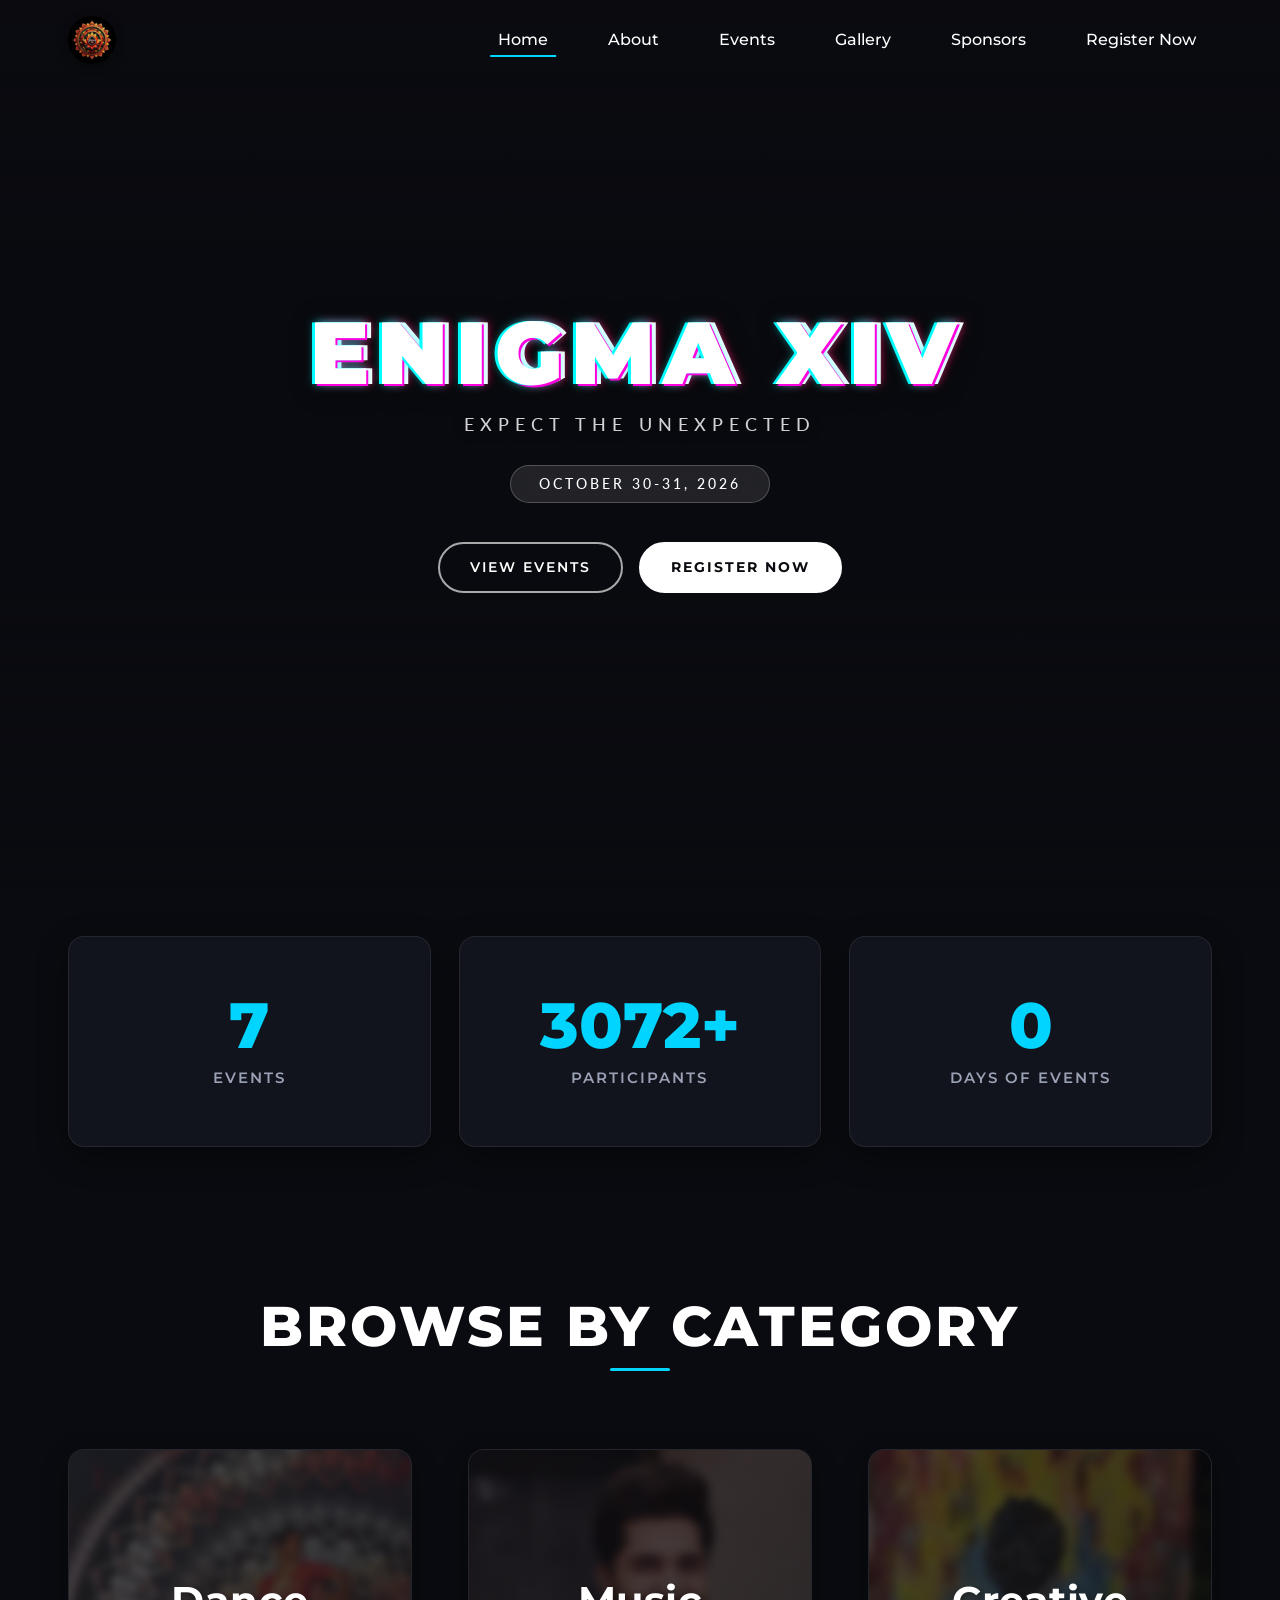
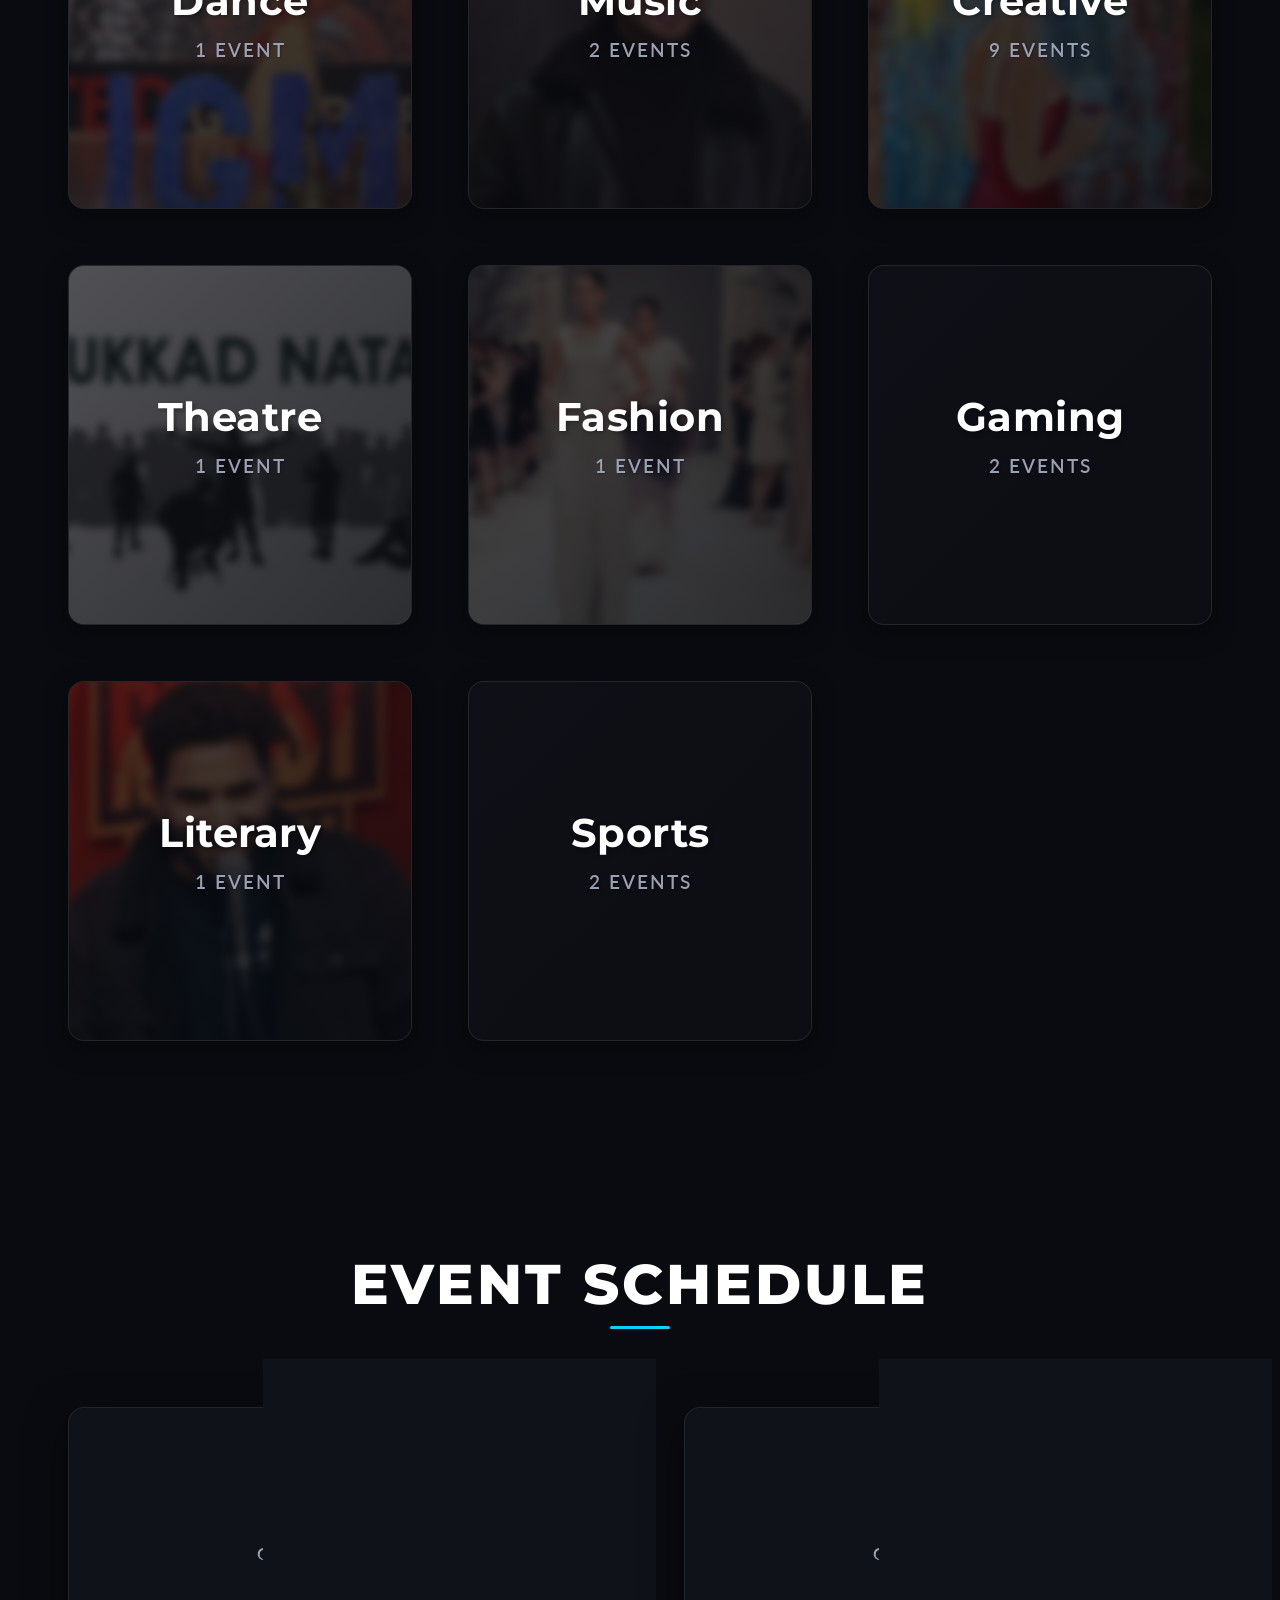
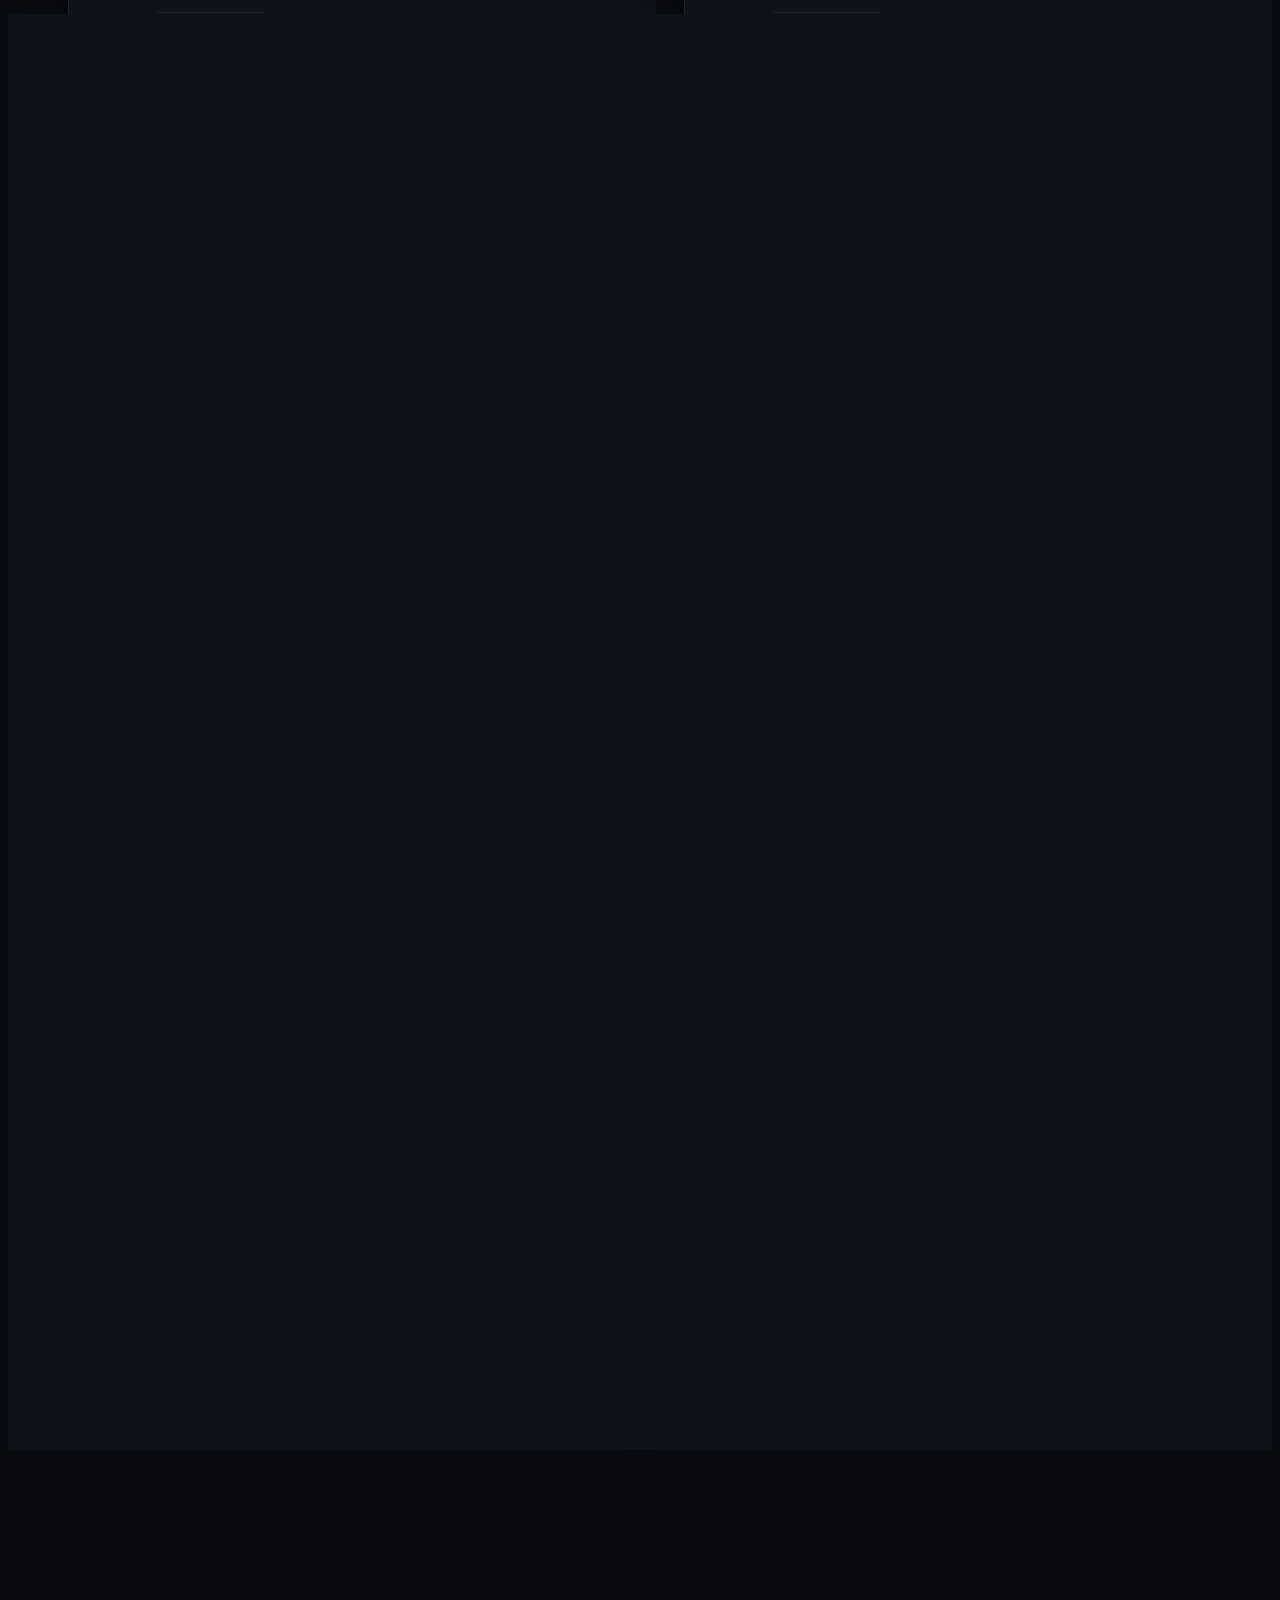
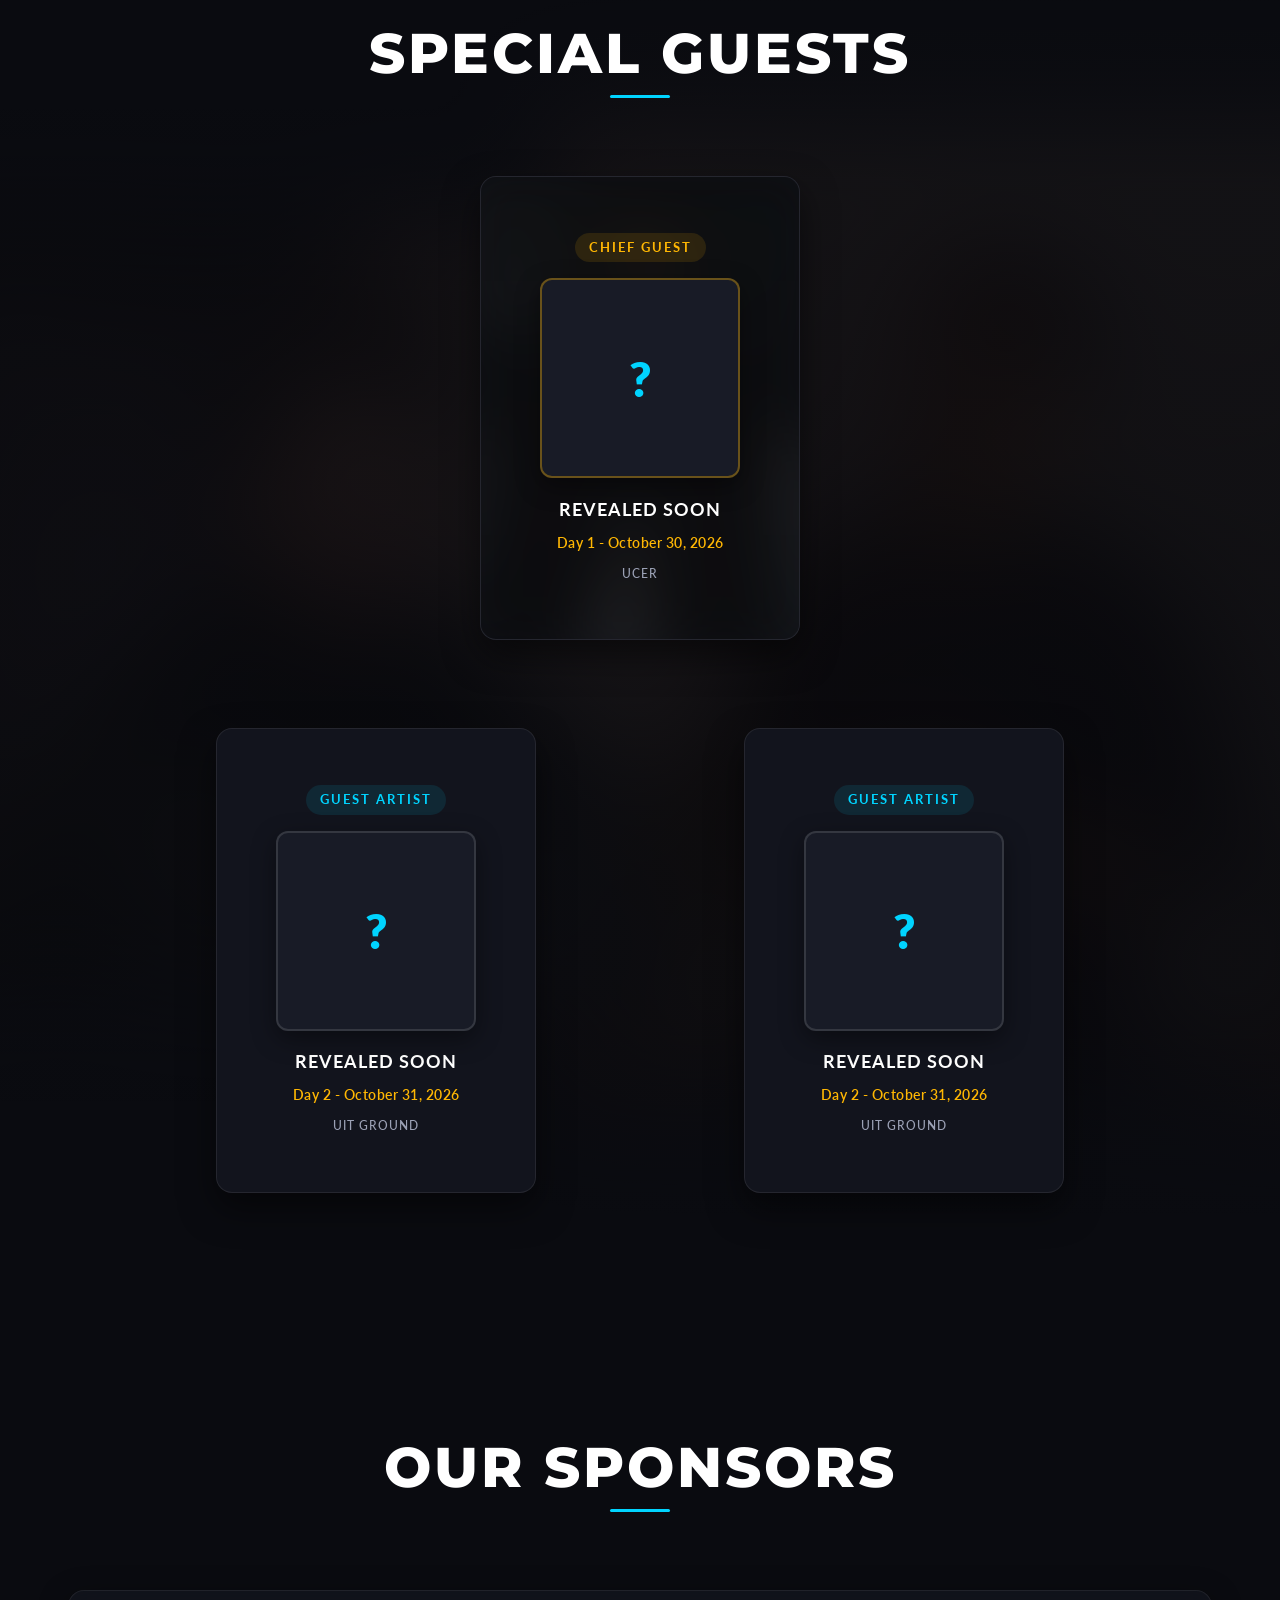
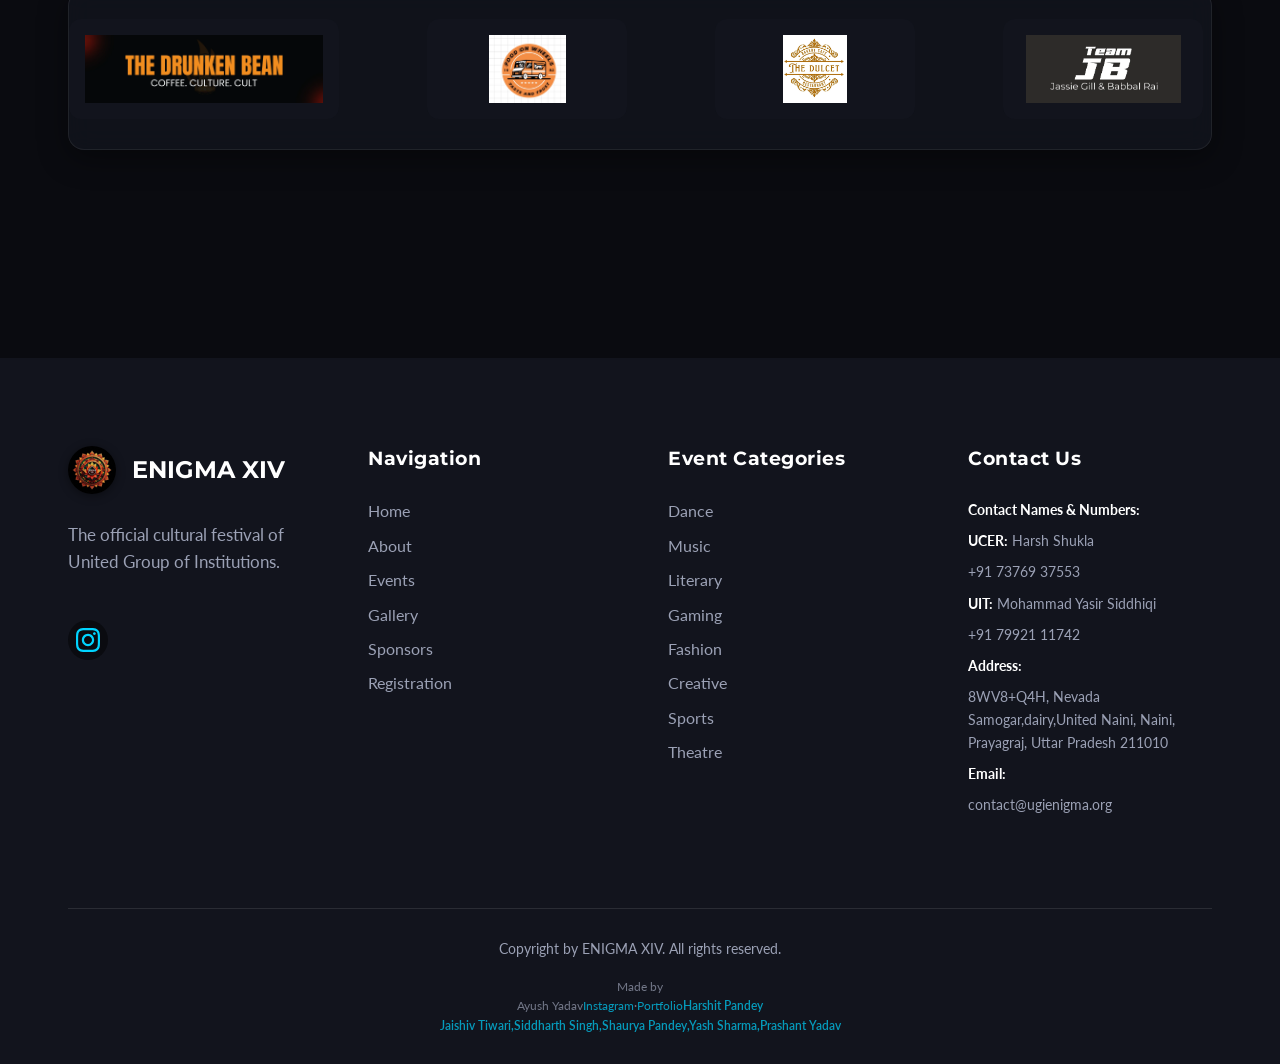
==== index.html @ 2e2770b8 "init" ====
<!DOCTYPE html>
<html lang="en">
<head>
    <meta charset="UTF-8">
    <meta name="viewport" content="width=device-width, initial-scale=1.0, maximum-scale=5.0, user-scalable=yes">
    <meta name="theme-color" content="#0A0A0A">
    <title>ENIGMA – The Pulse of UGI</title>
    <meta name="description" content="ENIGMA XIV – The annual cultural and technical fest of United Group of Institutions, Prayagraj. Explore events, competitions, schedules, registrations and more.">
    <meta name="google-site-verification" content="eNc9gKW7hH4yaARKzOpIM-MenwVn4GtnxFyjIOzrKEY" />
    <!-- Favicon -->
    <link rel="icon" type="image/jpeg" href="assets/logo.jpg">
    <link rel="shortcut icon" type="image/jpeg" href="assets/logo.jpg">
    <link rel="apple-touch-icon" href="assets/logo.jpg">
    
    <!-- Resource Hints for Performance -->
    <link rel="preconnect" href="https://fonts.googleapis.com">
    <link rel="preconnect" href="https://fonts.gstatic.com" crossorigin>
    <link rel="dns-prefetch" href="https://fonts.googleapis.com">
    <link rel="dns-prefetch" href="https://fonts.gstatic.com">
    <link rel="dns-prefetch" href="https://images.unsplash.com">
    
    <!-- Fonts with optimized loading -->
    <link href="https://fonts.googleapis.com/css2?family=Montserrat:wght@400;500;600;700;800&family=Lato:wght@300;400;700&display=swap" rel="stylesheet" media="print" onload="this.media='all'">
    <noscript><link href="https://fonts.googleapis.com/css2?family=Montserrat:wght@400;500;600;700;800&family=Lato:wght@300;400;700&display=swap" rel="stylesheet"></noscript>
    <!-- Fallback for fonts if onload fails -->
    <script>
        // Fallback font loading for mobile browsers
        (function() {
            var fontLink = document.querySelector('link[href*="fonts.googleapis.com"]');
            if (fontLink && fontLink.media === 'print') {
                setTimeout(function() {
                    if (fontLink.media === 'print') {
                        fontLink.media = 'all';
                    }
                }, 100);
            }
        })();
    </script>
    
    <!-- Critical CSS - Inline for faster rendering -->
    <style>
        /* Critical above-the-fold styles */
        body{background:#0A0A0A;color:#fff;font-family:'Lato',sans-serif;margin:0;padding:0}
        .header{position:fixed;top:0;left:0;width:100%;z-index:300;transition:transform .3s ease}
        /* Mobile hero video - no background image */
        @media (max-width:768px){
            .hero-video{display:block;width:100%;height:100%;object-fit:cover}
        }
    </style>
    
    <!-- Stylesheets -->
    <link rel="stylesheet" href="css/global.css?v=3" media="all">
    <link rel="stylesheet" href="css/header.css?v=3" media="all">
    <link rel="stylesheet" href="css/footer.css?v=3" media="all">
    <link rel="stylesheet" href="css/home.css?v=3" media="all">
    <link rel="stylesheet" href="css/animations.css?v=3" media="all">
</head>
<body>

    <!-- Header -->
    <header class="header" id="header">
        <div class="header-container">
            <a href="index.html" class="header-logo" aria-label="Go to Home Page">
                <img src="assets/logo.jpg" alt="ENIGMA XIV Logo" class="enigma-logo-img" width="50" height="50" loading="eager" fetchpriority="high" decoding="async">
            </a>
            <nav>
                <ul class="nav-menu">
                    <li><a href="index.html" class="active">Home</a></li>
                    <li><a href="about.html">About</a></li>
                    <li><a href="events.html">Events</a></li>
                    <li><a href="gallery.html">Gallery</a></li>
                    <li><a href="sponsors.html">Sponsors</a></li>
                    <li><a href="registration.html">Register Now</a></li>
                </ul>
            </nav>
            <button class="menu-toggle" id="menuToggle" aria-label="Toggle menu">
                <span></span>
                <span></span>
                <span></span>
            </button>
        </div>
        
        <!-- Mobile Menu Overlay -->
        <div class="mobile-menu-overlay" id="mobileMenu">
            <button class="mobile-menu-close" id="closeMenu" aria-label="Close menu">&times;</button>
            <ul class="mobile-menu">
                <li><a href="index.html">Home</a></li>
                <li><a href="about.html">About</a></li>
                <li><a href="events.html">Events</a></li>
                <li><a href="gallery.html">Gallery</a></li>
                <li><a href="sponsors.html">Sponsors</a></li>
                <li><a href="registration.html">Register Now</a></li>
            </ul>
        </div>
    </header>

    <!-- Main Content -->
    <main id="main-content">
        <!-- Hero Section -->
        <section class="hero-section" id="hero">
            <div class="hero-background">
                <video class="hero-video" autoplay loop muted playsinline webkit-playsinline preload="auto">
                    <source src="assets/home screen video.mp4" type="video/mp4">
                </video>
                <div class="hero-overlay"></div>
            </div>
            <div class="hero-content fade-in">
                <h1 class="hero-title" data-text="ENIGMA XIV">ENIGMA XIV</h1>
                <p class="hero-tagline">Expect the Unexpected</p>
                <p class="hero-dates">October 30-31, 2026</p>
                <div class="hero-buttons">
                    <a href="events.html" class="btn btn-outline">View Events</a>
                    <a href="registration.html" class="btn btn-primary">Register Now</a>
                </div>
            </div>
        </section>

        <!-- Statistics Section -->
        <section class="stats-section section">
            <div class="container">
                <div class="stats-grid">
                    <div class="stat-item fade-in">
                        <div class="stat-number" data-target="19">0</div>
                        <div class="stat-label">Events</div>
                    </div>
                    <div class="stat-item fade-in">
                        <div class="stat-number" data-target="8000">0</div>
                        <div class="stat-label">Participants</div>
                    </div>
                    <div class="stat-item fade-in">
                        <div class="stat-number" data-target="2">0</div>
                        <div class="stat-label">Days of Events</div>
                    </div>
                </div>
            </div>
        </section>

        <!-- Event Categories Section -->
        <section class="categories-section section">
            <div class="container">
                <h2 class="section-title fade-in">BROWSE BY CATEGORY</h2>
                <div class="categories-grid">
                    <a href="events.html?category=dance" class="category-card fade-in">
                        <div class="category-image"></div>
                        <div class="category-overlay"></div>
                        <div class="category-content">
                            <h3>Dance</h3>
                            <p class="category-count">1 EVENT</p>
                        </div>
                    </a>
                    <a href="events.html?category=music" class="category-card fade-in">
                        <div class="category-image"></div>
                        <div class="category-overlay"></div>
                        <div class="category-content">
                            <h3>Music</h3>
                            <p class="category-count">2 EVENTS</p>
                        </div>
                    </a>
                    <a href="events.html?category=creative" class="category-card fade-in">
                        <div class="category-image"></div>
                        <div class="category-overlay"></div>
                        <div class="category-content">
                            <h3>Creative</h3>
                            <p class="category-count">9 EVENTS</p>
                        </div>
                    </a>
                    <a href="events.html?category=theatre" class="category-card fade-in">
                        <div class="category-image"></div>
                        <div class="category-overlay"></div>
                        <div class="category-content">
                            <h3>Theatre</h3>
                            <p class="category-count">1 EVENT</p>
                        </div>
                    </a>
                    <a href="events.html?category=fashion" class="category-card fade-in">
                        <div class="category-image"></div>
                        <div class="category-overlay"></div>
                        <div class="category-content">
                            <h3>Fashion</h3>
                            <p class="category-count">1 EVENT</p>
                        </div>
                    </a>
                    <a href="events.html?category=gaming" class="category-card fade-in">
                        <div class="category-image"></div>
                        <div class="category-overlay"></div>
                        <div class="category-content">
                            <h3>Gaming</h3>
                            <p class="category-count">2 EVENTS</p>
                        </div>
                    </a>
                    <a href="events.html?category=literary" class="category-card fade-in">
                        <div class="category-image"></div>
                        <div class="category-overlay"></div>
                        <div class="category-content">
                            <h3>Literary</h3>
                            <p class="category-count">1 EVENT</p>
                        </div>
                    </a>
                    <a href="events.html?category=sports" class="category-card fade-in">
                        <div class="category-image"></div>
                        <div class="category-overlay"></div>
                        <div class="category-content">
                            <h3>Sports</h3>
                            <p class="category-count">2 EVENTS</p>
                        </div>
                    </a>
                </div>
            </div>
        </section>

        <!-- Schedule Section -->
        <section class="schedule-section section">
            <div class="container">
                <h2 class="section-title fade-in">EVENT SCHEDULE</h2>
                <div class="schedule-container">
                    <!-- Day 1 -->
                    <div class="schedule-day fade-in">
                        <div class="day-header">
                            <h3>Day 1</h3>
                            <p class="day-date">October 30, 2026</p>
                        </div>
                        <div class="day-events" id="day1Events">
                            <div class="schedule-event">
                                <span class="event-name">Open Mic</span>
                                <span class="event-venue">Audi, UCER</span>
                            </div>
                            <!-- <div class="schedule-event">
                                <span class="event-name">KBC Quiz</span>
                                <span class="event-venue">New CRC Conference Hall, UCER</span>
                            </div> -->
                            <div class="schedule-event">
                                <span class="event-name">Robo War</span>
                                <span class="event-venue">Activity Center, UCER</span>
                            </div>
                            <div class="schedule-event">
                                <span class="event-name">Nukkad Natak (Dramatics)</span>
                                <span class="event-venue">Open Theatre, UIT</span>
                            </div>
                            <div class="schedule-event">
                                <span class="event-name">Chessmate</span>
                                <span class="event-venue">Central Library, UCER</span>
                            </div>
                            <div class="schedule-event">
                                <span class="event-name">Face Painting</span>
                                <span class="event-venue">UIM</span>
                            </div>
                            <div class="schedule-event">
                                <span class="event-name">Canvas Painting</span>
                                <span class="event-venue">UIM</span>
                            </div>
                            <!--<div class="schedule-event">
                                <span class="event-name">Bug Brawl</span>
                                <span class="event-venue">Central Library Lab, First Floor, UCER</span>
                            </div>-->
                            <div class="schedule-event">
                                <span class="event-name">Fashion Show</span>
                                <span class="event-venue">Audi, UIT</span>
                            </div>
                            <div class="schedule-event">
                                <span class="event-name">Solo Dance</span>
                                <span class="event-venue">Audi, UIT</span>
                            </div>
                            <div class="schedule-event">
                                <span class="event-name">Solo Singing</span>
                                <span class="event-venue">Audi, UCER</span>
                            </div>
                            <div class="schedule-event">
                                <span class="event-name">Roadies</span>
                                <span class="event-venue">Ground, UIT</span>
                            </div>
                            <!-- <div class="schedule-event">
                                <span class="event-name">Powerlifting</span>
                                <span class="event-venue">Ground, UIT</span>
                            </div> -->
                            <div class="schedule-event">
                                <span class="event-name">Mehndi Art</span>
                                <span class="event-venue">Conference Hall, UIP</span>
                            </div>
                            <div class="schedule-event">
                                <span class="event-name">Rangoli</span>
                                <span class="event-venue">Conference Hall, UIP</span>
                            </div>
                            <!-- <div class="schedule-event">
                                <span class="event-name">Mandala Art</span>
                                <span class="event-venue">3rd Floor, UCP</span>
                            </div> -->
                            <!-- <div class="schedule-event">
                                <span class="event-name">Shark Tank</span>
                                <span class="event-venue">Induction Hall, UCP</span>
                            </div> -->
                            <!--<div class="schedule-event">
                                <span class="event-name">Framefest (Start)</span>
                                <span class="event-venue">UGI</span>
                            </div>-->
                            <div class="schedule-event">
                                <span class="event-name">Treasure Hunt</span>
                                <span class="event-venue">UGI</span>
                            </div>
                            <div class="schedule-event">
                                <span class="event-name">Web Dev</span>
                                <span class="event-venue">UIT</span>
                            </div>
                            <div class="schedule-event">
                                <span class="event-name">No Fire Cooking</span>
                                <span class="event-venue">FUGS</span>
                            </div>
                            <div class="schedule-event">
                                <span class="event-name">Instrumental</span>
                                <span class="event-venue">Audi, UIT</span>
                            </div>
                            <div class="schedule-event">
                                <span class="event-name">Bug Brawl</span>
                                <span class="event-venue">Central Library Lab, First Floor, UCER</span>
                            </div>
                             <div class="schedule-event">
                                <span class="event-name">Gamers Arena</span>
                                <span class="event-venue">Online</span>
                            </div>
                        </div>
                    </div>

                    <!-- Day 2 -->
                    <div class="schedule-day fade-in">
                        <div class="day-header">
                            <h3>Day 2</h3>
                            <p class="day-date">October 31, 2026</p>
                        </div>
                        <div class="day-events" id="day2Events">
                            <div class="schedule-event">
                                <span class="event-name">Finale Solo Dance</span>
                                <span class="event-venue">Audi, UIT</span>
                            </div>
                            <div class="schedule-event">
                                <span class="event-name">Finale Group Dance</span>
                                <span class="event-venue">Open Theater, UIT</span>
                            </div>
                            <div class="schedule-event">
                                <span class="event-name">Finale Solo Singing</span>
                                <span class="event-venue">Open Theater, UIT</span>
                            </div>
                            <div class="schedule-event">
                                <span class="event-name">Finale Group Singing</span>
                                <span class="event-venue">Open Theater, UIT</span>
                            </div>
                            <!--<div class="schedule-event">
                                <span class="event-name">Framefest (End)</span>
                                <span class="event-venue">UGI</span>
                            </div>-->
                            <!-- <div class="schedule-event">
                                <span class="event-name">Powerlifting</span>
                                <span class="event-venue">Ground, UIT</span>
                            </div> -->
                            <!--<div class="schedule-event">
                                <span class="event-name">Roadies (Part 2)</span>
                                <span class="event-venue">Ground, UIT</span>
                            </div>-->
                            <div class="schedule-event schedule-event-concert">
                                <span class="event-name">Grand Concert</span>
                                <span class="event-venue">UIT Ground</span>
                            </div>
                        </div>
                    </div>
                </div>
            </div>
        </section>

        <!-- Special Guests Section -->
        <section class="guests-section section">
            <div class="container">
                <h2 class="section-title fade-in">SPECIAL GUESTS</h2>
                
                <!-- Chief Guest - Day 1 -->
                <div class="guest-day-container fade-in">
                    <div class="guests-grid">
                        <div class="guest-card guest-chief">
                            <div class="guest-label">Chief Guest</div>
                            <div class="guest-image">
                                <div class="guest-placeholder" style="display: flex; align-items: center; justify-content: center; width: 100%; height: 100%; font-size: 3rem; color: var(--color-primary);">?</div>
                            </div>
                            <div class="guest-name">Revealed Soon</div>
                            <div class="guest-date">Day 1 - October 30, 2026</div>
                            <div class="guest-venue-small">UCER</div>
                        </div>
                    </div>
                </div>

                <!-- Artists / Celebrities - Day 2 -->
                <div class="guest-day-container fade-in">
                    <div class="guests-grid">
                        <div class="guest-card guest-singer">
                            <div class="guest-label">Guest Artist</div>
                            <div class="guest-image">
                                <div class="guest-placeholder" style="display: flex; align-items: center; justify-content: center; width: 100%; height: 100%; font-size: 3rem; color: var(--color-primary);">?</div>
                            </div>
                            <div class="guest-name">Revealed Soon</div>
                            <div class="guest-date">Day 2 - October 31, 2026</div>
                            <div class="guest-venue-small">UIT Ground</div>
                        </div>
                        <div class="guest-card guest-singer">
                            <div class="guest-label">Guest Artist</div>
                            <div class="guest-image">
                                <div class="guest-placeholder" style="display: flex; align-items: center; justify-content: center; width: 100%; height: 100%; font-size: 3rem; color: var(--color-primary);">?</div>
                            </div>
                            <div class="guest-name">Revealed Soon</div>
                            <div class="guest-date">Day 2 - October 31, 2026</div>
                            <div class="guest-venue-small">UIT Ground</div>
                        </div>
                    </div>
                </div>
            </div>
        </section>

        <!-- Sponsors Marquee Section -->
        <section class="sponsors-section section">
            <div class="container">
                <h2 class="section-title fade-in">Our Sponsors</h2>
                <div class="sponsors-marquee">
                    <div class="sponsors-track">
                        <!-- All 12 Sponsor logos -->
                        <div class="sponsor-logo">
                            <img src="assets/sponseer/1000047033.webp" alt="Sponsor Logo" loading="lazy">
                        </div>
                        <div class="sponsor-logo">
                            <img src="assets/sponseer/1000047035.webp" alt="Sponsor Logo" loading="lazy">
                        </div>
                        <div class="sponsor-logo">
                            <img src="assets/sponseer/1000078763.webp" alt="Sponsor Logo" loading="lazy">
                        </div>
                        <div class="sponsor-logo">
                            <img src="assets/sponseer/1000078770.webp" alt="Sponsor Logo" loading="lazy">
                        </div>
                        <div class="sponsor-logo">
                            <img src="assets/sponseer/1000078773.webp" alt="Sponsor Logo" loading="lazy">
                        </div>
                        <div class="sponsor-logo">
                            <img src="assets/sponseer/1000078781.webp" alt="Sponsor Logo" loading="lazy">
                        </div>
                        <div class="sponsor-logo">
                            <img src="assets/sponseer/1000078783.webp" alt="Sponsor Logo" loading="lazy">
                        </div>
                        <div class="sponsor-logo">
                            <img src="assets/sponseer/1000078785.webp" alt="Sponsor Logo" loading="lazy">
                        </div>
                        <div class="sponsor-logo">
                            <img src="assets/sponseer/1000080586.webp" alt="Sponsor Logo" loading="lazy">
                        </div>
                        <div class="sponsor-logo">
                            <img src="assets/sponseer/1000080589.webp" alt="Sponsor Logo" loading="lazy">
                        </div>
                        <div class="sponsor-logo">
                            <img src="assets/sponseer/1000081649.webp" alt="Sponsor Logo" loading="lazy">
                        </div>
                        <div class="sponsor-logo">
                            <img src="assets/sponseer/1000081650.webp" alt="Sponsor Logo" loading="lazy">
                        </div>
                        <!-- Duplicate for seamless loop -->
                        <div class="sponsor-logo">
                            <img src="assets/sponseer/1000047033.webp" alt="Sponsor Logo" loading="lazy">
                        </div>
                        <div class="sponsor-logo">
                            <img src="assets/sponseer/1000047035.webp" alt="Sponsor Logo" loading="lazy">
                        </div>
                        <div class="sponsor-logo">
                            <img src="assets/sponseer/1000078763.webp" alt="Sponsor Logo" loading="lazy">
                        </div>
                        <div class="sponsor-logo">
                            <img src="assets/sponseer/1000078770.webp" alt="Sponsor Logo" loading="lazy">
                        </div>
                        <div class="sponsor-logo">
                            <img src="assets/sponseer/1000078773.webp" alt="Sponsor Logo" loading="lazy">
                        </div>
                        <div class="sponsor-logo">
                            <img src="assets/sponseer/1000078781.webp" alt="Sponsor Logo" loading="lazy">
                        </div>
                        <div class="sponsor-logo">
                            <img src="assets/sponseer/1000078783.webp" alt="Sponsor Logo" loading="lazy">
                        </div>
                        <div class="sponsor-logo">
                            <img src="assets/sponseer/1000078785.webp" alt="Sponsor Logo" loading="lazy">
                        </div>
                        <div class="sponsor-logo">
                            <img src="assets/sponseer/1000080586.webp" alt="Sponsor Logo" loading="lazy">
                        </div>
                        <div class="sponsor-logo">
                            <img src="assets/sponseer/1000080589.webp" alt="Sponsor Logo" loading="lazy">
                        </div>
                        <div class="sponsor-logo">
                            <img src="assets/sponseer/1000081649.webp" alt="Sponsor Logo" loading="lazy">
                        </div>
                        <div class="sponsor-logo">
                            <img src="assets/sponseer/1000081650.webp" alt="Sponsor Logo" loading="lazy">
                        </div>
                    </div>
                </div>
            </div>
        </section>
    </main>

    <!-- Footer -->
    <footer class="footer">
        <div class="footer-container">
            <div class="footer-grid">
                <!-- Column 1: Logo & Description -->
                <div class="footer-column">
                    <div class="footer-logo">
                        <img src="assets/logo.jpg" alt="ENIGMA XIV Logo" class="enigma-logo-img" width="50" height="50" loading="eager" fetchpriority="high" decoding="async">
                        <span>ENIGMA XIV</span>
                    </div>
                    <p>The official cultural festival of United Group of Institutions.</p>
                    <div class="social-icons">
                        <a href="https://www.instagram.com/enigmafest_2026?stkn=YTR5cmZ4eHR3dWl0" target="_blank" rel="noopener noreferrer" aria-label="Instagram">
                            <svg width="24" height="24" viewBox="0 0 24 24" fill="none" xmlns="http://www.w3.org/2000/svg">
                                <path d="M12 2.163c3.204 0 3.584.012 4.85.07 3.252.148 4.771 1.691 4.919 4.919.058 1.265.069 1.645.069 4.849 0 3.205-.012 3.584-.069 4.849-.149 3.225-1.664 4.771-4.919 4.919-1.266.058-1.644.07-4.85.07-3.204 0-3.584-.012-4.849-.07-3.26-.149-4.771-1.699-4.919-4.92-.058-1.265-.07-1.644-.07-4.849 0-3.204.013-3.583.07-4.849.149-3.227 1.664-4.771 4.919-4.919 1.266-.057 1.645-.069 4.849-.069zm0-2.163c-3.259 0-3.667.014-4.947.072-4.358.2-6.78 2.618-6.98 6.98-.059 1.281-.073 1.689-.073 4.948 0 3.259.014 3.668.072 4.948.2 4.358 2.618 6.78 6.98 6.98 1.281.058 1.689.072 4.948.072 3.259 0 3.668-.014 4.948-.072 4.354-.2 6.782-2.618 6.979-6.98.059-1.28.073-1.689.073-4.948 0-3.259-.014-3.667-.072-4.947-.196-4.354-2.617-6.78-6.979-6.98-1.281-.059-1.69-.073-4.949-.073zm0 5.838c-3.403 0-6.162 2.759-6.162 6.162s2.759 6.163 6.162 6.163 6.162-2.759 6.162-6.163c0-3.403-2.759-6.162-6.162-6.162zm0 10.162c-2.209 0-4-1.79-4-4 0-2.209 1.791-4 4-4s4 1.791 4 4c0 2.21-1.791 4-4 4zm6.406-11.845c-.796 0-1.441.645-1.441 1.44s.645 1.44 1.441 1.44c.795 0 1.439-.645 1.439-1.44s-.644-1.44-1.439-1.44z" fill="currentColor"/>
                            </svg>
                        </a>
                    </div>
                </div>

                <!-- Column 2: Navigation -->
                <div class="footer-column">
                    <h4>Navigation</h4>
                    <ul class="footer-links">
                        <li><a href="index.html">Home</a></li>
                        <li><a href="about.html">About</a></li>
                        <li><a href="events.html">Events</a></li>
                        <li><a href="gallery.html">Gallery</a></li>
                        <li><a href="sponsors.html">Sponsors</a></li>
                        <li><a href="registration.html">Registration</a></li>
                    </ul>
                </div>

                <!-- Column 3: Event Categories -->
                <div class="footer-column">
                    <h4>Event Categories</h4>
                    <ul class="footer-links">
                        <li><a href="events.html?category=dance">Dance</a></li>
                        <li><a href="events.html?category=music">Music</a></li>
                        <li><a href="events.html?category=literary">Literary</a></li>
                        <li><a href="events.html?category=gaming">Gaming</a></li>
                        <li><a href="events.html?category=fashion">Fashion</a></li>
                        <li><a href="events.html?category=creative">Creative</a></li>
                        <li><a href="events.html?category=sports">Sports</a></li>
                        <li><a href="events.html?category=theatre">Theatre</a></li>

                    </ul>
                </div>

                <!-- Column 4: Contact Us -->
                <div class="footer-column">
                    <h4>Contact Us</h4>
                    <div class="contact-info">
                        <p><strong>Contact Names & Numbers:</strong></p>
                        <p><strong>UCER:</strong> Harsh Shukla</p>
                        <p>+91 73769 37553</p>
                        <p><strong>UIT:</strong> Mohammad Yasir Siddhiqi</p>
                        <p>+91 79921 11742</p>
                        <p><strong>Address:</strong></p>
                        <p>8WV8+Q4H, Nevada Samogar,dairy,United Naini, Naini, Prayagraj, Uttar Pradesh 211010
</p>
                        <p><strong>Email:</strong></p>
                        <p>contact@ugienigma.org</p>
                    </div>
                </div>
            </div>
            <div class="footer-bottom">
                <p>Copyright by ENIGMA XIV. All rights reserved.</p>
                <p class="footer-credit">Made by <br><span class="credit-lead"><span class="credit-lead-name">Ayush Yadav</span><span class="credit-lead-links"><a href="https://www.instagram.com/ayush__yadav8620/" target="_blank" rel="noopener">Instagram</a><span class="credit-lead-sep">&middot;</span><a href="https://www.ayushyadav.dev" target="_blank" rel="noopener">Portfolio</a></span></span><span class="credit-names">Harshit Pandey <br>Jaishiv Tiwari,Siddharth Singh,Shaurya Pandey,Yash Sharma,Prashant Yadav</span></p>
            </div>
        </div>
    </footer>

    <!-- Scripts - Deferred for better performance -->
    <script src="js/header.js" defer></script>
    <script src="js/animations.js" defer></script>
    <script src="js/main.js" defer></script>
    <script src="js/version-check.js" defer></script>
</body>
</html>
---- css/global.css ----
/* ============================================
   ENIGMA XIII - Global CSS Variables & Styles
   ============================================ */

:root {
    /* Typography Variables */
    --font-heading: 'Montserrat', sans-serif;
    --font-body: 'Lato', sans-serif;

    /* Clean College Fest Palette (Non-Cyberpunk) */
    --color-primary: #00D4FF;        /* Vibrant Fest Cyan/Blue */
    --color-secondary: #FFB703;      /* Warm Festival Gold/Amber */
    --color-accent: #FF5E7E;         /* Warm Coral Highlight */
    --color-bg: #0A0B10;             /* Clean Deep Fest Background */
    --color-surface: #12141D;        /* Card Background */
    --color-surface-card: rgba(18, 20, 29, 0.85);
    --color-border: rgba(255, 255, 255, 0.08);
    --color-border-glow: rgba(0, 212, 255, 0.25);
    --color-text-primary: #FFFFFF;   /* Main Text */
    --color-text-secondary: #9BA1B5; /* Sub-headings, meta-text */

    /* Spacing Variables */
    --spacing-xs: 0.5rem;
    --spacing-sm: 1rem;
    --spacing-md: 1.75rem;
    --spacing-lg: 3.5rem;
    --spacing-xl: 5.5rem;
    --spacing-xxl: 7.5rem;

    /* Border Radius */
    --radius-sm: 6px;
    --radius-md: 12px;
    --radius-lg: 16px;
    --radius-xl: 24px;
    --radius-full: 9999px;

    /* Transitions */
    --transition-fast: 0.2s ease;
    --transition-normal: 0.3s ease;
    --transition-slow: 0.5s ease;

    /* Z-index Layers */
    --z-base: 1;
    --z-dropdown: 100;
    --z-sticky: 200;
    --z-fixed: 300;
    --z-modal: 400;
}

/* ============================================
   Global Reset & Base Styles
   ============================================ */

/* Performance optimizations */
* {
    margin: 0;
    padding: 0;
    box-sizing: border-box;
}

/* GPU acceleration for transforms */
*,
*::before,
*::after {
    -webkit-font-smoothing: antialiased;
    -moz-osx-font-smoothing: grayscale;
}

/* Optimize rendering */
img, video {
    max-width: 100%;
    height: auto;
    display: block;
}

/* Mobile image optimization */
@media (max-width: 768px) {
    img {
        max-width: 100%;
        width: 100%;
        height: auto;
        object-fit: cover;
        image-rendering: -webkit-optimize-contrast;
        image-rendering: crisp-edges;
        display: block;
    }
    
    /* Prevent image overflow on mobile */
    .container img,
    section img {
        max-width: 100%;
        width: auto;
    }
}

html {
    scroll-behavior: smooth;
    font-size: 16px;
    -webkit-text-size-adjust: 100%;
    text-size-adjust: 100%;
}

body {
    font-family: var(--font-body);
    background-color: var(--color-bg);
    color: var(--color-text-primary);
    line-height: 1.65;
    overflow-x: hidden;
    -webkit-font-smoothing: antialiased;
    -moz-osx-font-smoothing: grayscale;
    -webkit-tap-highlight-color: transparent;
    text-rendering: optimizeLegibility;
    -webkit-font-feature-settings: "kern" 1;
    font-feature-settings: "kern" 1;
}

/* Touch-friendly buttons on mobile */
@media (max-width: 768px) {
    button,
    a.btn,
    .btn {
        min-height: 44px;
        min-width: 44px;
        touch-action: manipulation;
    }
}

/* ============================================
   Typography & Fest Titles
   ============================================ */

h1, h2, h3, h4, h5, h6 {
    font-family: var(--font-heading);
    font-weight: 800;
    line-height: 1.25;
    margin-bottom: var(--spacing-sm);
    color: var(--color-text-primary);
    letter-spacing: 0.5px;
}

h1 {
    font-size: clamp(2.2rem, 5vw, 3.8rem);
    letter-spacing: 1px;
}

h2 {
    font-size: clamp(1.8rem, 4vw, 2.8rem);
    letter-spacing: 1px;
}

h3 {
    font-size: clamp(1.3rem, 2.5vw, 1.8rem);
}

p {
    margin-bottom: var(--spacing-sm);
    color: var(--color-text-secondary);
    font-size: 1.05rem;
}

img {
    max-width: 100%;
    height: auto;
    display: block;
    image-rendering: -webkit-optimize-contrast;
    image-rendering: crisp-edges;
}

a {
    color: var(--color-primary);
    text-decoration: none;
    transition: all var(--transition-fast);
}

a:hover {
    color: #FFFFFF;
}

/* Section Title - Clean College Fest Styling */
.section-title {
    font-family: var(--font-heading);
    font-size: clamp(2rem, 4vw, 3rem);
    text-align: center;
    margin-bottom: var(--spacing-xl);
    text-transform: uppercase;
    letter-spacing: 3px;
    font-weight: 800;
    color: #FFFFFF;
    position: relative;
    display: table;
    margin-left: auto;
    margin-right: auto;
}

.section-title::after {
    content: '';
    position: absolute;
    bottom: -10px;
    left: 50%;
    transform: translateX(-50%);
    width: 60px;
    height: 3px;
    background: var(--color-primary);
    border-radius: var(--radius-full);
}

/* ============================================
   Custom Scrollbar - Sleek Modern Dark
   ============================================ */

::-webkit-scrollbar {
    width: 8px;
}

::-webkit-scrollbar-track {
    background: #0A0B10;
}

::-webkit-scrollbar-thumb {
    background: #1F2433;
    border-radius: var(--radius-full);
}

::-webkit-scrollbar-thumb:hover {
    background: var(--color-primary);
}

/* ============================================
   Animation Classes
   ============================================ */

.fade-in {
    opacity: 0;
    transform: translateY(30px);
    transition: opacity 0.6s ease, transform 0.6s ease;
}

.fade-in.is-visible {
    opacity: 1;
    transform: translateY(0);
}

.slide-in-left {
    opacity: 0;
    transform: translateX(-50px);
    transition: opacity 0.6s ease, transform 0.6s ease;
}

.slide-in-left.is-visible {
    opacity: 1;
    transform: translateX(0);
}

.slide-in-right {
    opacity: 0;
    transform: translateX(50px);
    transition: opacity 0.6s ease, transform 0.6s ease;
}

.slide-in-right.is-visible {
    opacity: 1;
    transform: translateX(0);
}

/* ============================================
   Responsive Typography
   ============================================ */

/* Container Responsive - Optimized */
.container {
    width: 100%;
    max-width: 1200px;
    margin: 0 auto;
    padding: 0 var(--spacing-md);
    contain: layout style;
}

@media (max-width: 992px) {
    .container {
        padding: 0 var(--spacing-md);
    }
}

@media (max-width: 768px) {
    html {
        font-size: 14px;
    }

    .container {
        padding: 0 var(--spacing-sm);
    }

    h1 {
        font-size: 2.5rem;
    }

    h2 {
        font-size: 2rem;
    }

    h3 {
        font-size: 1.5rem;
    }

    p {
        line-height: 1.5;
        font-size: 0.95rem;
    }
}

@media (max-width: 480px) {
    html {
        font-size: 13px;
    }

    .container {
        padding: 0 var(--spacing-xs);
    }

    h1 {
        font-size: 2rem;
    }

    h2 {
        font-size: 1.75rem;
    }

    h3 {
        font-size: 1.3rem;
    }
}
---- css/header.css ----
/* ============================================
   Header Component Styles
   ============================================ */

.header {
    position: fixed;
    top: 0;
    left: 0;
    width: 100%;
    z-index: var(--z-fixed);
    padding: var(--spacing-sm) 0;
    transition: all var(--transition-normal);
    background-color: transparent;
    transform: translateY(0);
}

.header.header-hidden {
    transform: translateY(-100%);
}

.header.scrolled {
    background-color: rgba(7, 6, 12, 0.85);
    backdrop-filter: blur(16px);
    -webkit-backdrop-filter: blur(16px);
    border-bottom: 1px solid rgba(0, 240, 255, 0.25);
    box-shadow: 0 10px 30px rgba(0, 0, 0, 0.6), 0 0 25px rgba(0, 240, 255, 0.15);
    padding: var(--spacing-xs) 0;
}

.header-container {
    max-width: 1200px;
    margin: 0 auto;
    padding: 0 var(--spacing-md);
    display: flex;
    justify-content: space-between;
    align-items: center;
}

/* Logo */
.header-logo {
    display: flex;
    align-items: center;
    gap: var(--spacing-sm);
    z-index: var(--z-fixed);
    flex-shrink: 0;
    cursor: pointer;
    transition: transform var(--transition-fast), opacity var(--transition-fast);
    text-decoration: none;
    color: inherit;
}

.header-logo:hover {
    transform: scale(1.05);
    opacity: 0.9;
    text-decoration: none;
}

.header-logo:active {
    transform: scale(0.98);
}

.header-logo:focus {
    outline: 2px solid var(--color-primary);
    outline-offset: 4px;
    border-radius: var(--radius-sm);
}

.enigma-logo-img {
    height: 48px;
    width: 48px;
    border-radius: 50%;
    object-fit: cover;
    background: transparent;
    display: block;
    flex-shrink: 0;
    box-shadow: 0 2px 10px rgba(0, 0, 0, 0.4);
}

.header-logo-text {
    font-family: var(--font-heading);
    font-size: 1.5rem;
    font-weight: 700;
    color: var(--color-text-primary);
    display: inline-block;
    white-space: nowrap;
    line-height: 1;
    margin: 0;
}

/* Navigation */
.nav-menu {
    display: flex;
    list-style: none;
    gap: var(--spacing-md);
    align-items: center;
}

.nav-menu a {
    color: var(--color-text-primary);
    font-family: var(--font-heading);
    font-weight: 500;
    font-size: 1rem;
    padding: var(--spacing-xs) var(--spacing-sm);
    border-radius: var(--radius-sm);
    transition: color var(--transition-fast), background-color var(--transition-fast);
    position: relative;
}

.nav-menu a::after {
    content: '';
    position: absolute;
    bottom: 0;
    left: 50%;
    transform: translateX(-50%);
    width: 0;
    height: 2px;
    background: var(--color-primary);
    transition: width var(--transition-normal);
}

.nav-menu a:hover::after,
.nav-menu a.active::after {
    width: 80%;
}

.nav-menu a:hover {
    color: var(--color-primary);
}

/* Register Button */
.btn-register {
    background-color: var(--color-primary);
    color: var(--color-bg);
    padding: var(--spacing-xs) var(--spacing-md);
    border: none;
    border-radius: var(--radius-md);
    font-family: var(--font-heading);
    font-weight: 600;
    font-size: 1rem;
    cursor: pointer;
    transition: transform var(--transition-fast), box-shadow var(--transition-fast);
    text-transform: uppercase;
    letter-spacing: 1px;
}

.btn-register:hover {
    transform: scale(1.05);
    box-shadow: 0 4px 20px rgba(0, 255, 255, 0.4);
}

/* Mobile Menu Toggle */
.menu-toggle {
    display: none;
    flex-direction: column;
    gap: 5px;
    background: none;
    border: none;
    cursor: pointer;
    padding: var(--spacing-xs);
    z-index: var(--z-fixed);
}

.menu-toggle span {
    width: 25px;
    height: 3px;
    background: var(--color-text-primary);
    transition: all var(--transition-normal);
    border-radius: var(--radius-sm);
}

.menu-toggle.active span:nth-child(1) {
    transform: rotate(45deg) translate(8px, 8px);
}

.menu-toggle.active span:nth-child(2) {
    opacity: 0;
}

.menu-toggle.active span:nth-child(3) {
    transform: rotate(-45deg) translate(7px, -7px);
}

/* Mobile Menu Overlay */
.mobile-menu-overlay {
    position: fixed;
    top: 0;
    left: 0;
    width: 100vw;
    height: 100vh;
    background-color: var(--color-bg);
    z-index: var(--z-modal);
    display: none;
    flex-direction: column;
    justify-content: center;
    align-items: center;
    opacity: 0;
    transition: opacity var(--transition-normal);
}

.mobile-menu-overlay.active {
    display: flex;
    opacity: 1;
}

.mobile-menu {
    list-style: none;
    text-align: center;
}

.mobile-menu li {
    margin-bottom: var(--spacing-md);
    animation: slideInRight 0.3s ease forwards;
    opacity: 0;
}

.mobile-menu li:nth-child(1) { animation-delay: 0.1s; }
.mobile-menu li:nth-child(2) { animation-delay: 0.2s; }
.mobile-menu li:nth-child(3) { animation-delay: 0.3s; }
.mobile-menu li:nth-child(4) { animation-delay: 0.4s; }
.mobile-menu li:nth-child(5) { animation-delay: 0.5s; }
.mobile-menu li:nth-child(6) { animation-delay: 0.6s; }

.mobile-menu a {
    font-family: var(--font-heading);
    font-size: 2rem;
    font-weight: 700;
    color: var(--color-text-primary);
    display: block;
    padding: var(--spacing-sm);
    transition: color var(--transition-fast);
}

.mobile-menu a:hover {
    color: var(--color-primary);
}

.mobile-menu-close {
    position: absolute;
    top: var(--spacing-md);
    right: var(--spacing-md);
    background: none;
    border: none;
    color: var(--color-text-primary);
    font-size: 2rem;
    cursor: pointer;
    width: 50px;
    height: 50px;
    display: flex;
    align-items: center;
    justify-content: center;
    border-radius: 50%;
    transition: background-color var(--transition-fast);
}

.mobile-menu-close:hover {
    background-color: var(--color-surface);
}

@keyframes slideInRight {
    from {
        opacity: 0;
        transform: translateX(50px);
    }
    to {
        opacity: 1;
        transform: translateX(0);
    }
}

/* Responsive Design */
@media (max-width: 768px) {
    .nav-menu,
    .btn-register {
        display: none;
    }

    .menu-toggle {
        display: flex;
    }

    .header-logo {
        gap: var(--spacing-xs);
    }

    .enigma-logo-img {
        height: 60px;
        max-width: 180px;
    }
}

@media (max-width: 480px) {
    .header {
        padding: var(--spacing-sm) 0;
    }

    .header-container {
        padding: 0 var(--spacing-sm);
    }

    .enigma-logo-img {
        height: 45px;
        max-width: 130px;
    }

    .mobile-menu a {
        font-size: 1.5rem;
    }
}
---- css/footer.css ----
/* ============================================
   Footer Component Styles
   ============================================ */

.footer {
    background-color: var(--color-surface);
    padding: var(--spacing-xl) 0 var(--spacing-md);
    margin-top: var(--spacing-xl);
}

.footer-container {
    max-width: 1200px;
    margin: 0 auto;
    padding: 0 var(--spacing-md);
}

.footer-grid {
    display: grid;
    grid-template-columns: repeat(4, 1fr);
    gap: var(--spacing-lg);
    margin-bottom: var(--spacing-lg);
}

.footer-column {
    display: flex;
    flex-direction: column;
}

.footer-logo {
    margin-bottom: var(--spacing-md);
    display: flex;
    align-items: center;
    gap: var(--spacing-sm);
    flex-wrap: wrap;
}

.footer-logo img {
    height: 48px;
    width: 48px;
    border-radius: 50%;
    object-fit: cover;
    display: block;
    flex-shrink: 0;
    box-shadow: 0 2px 10px rgba(0, 0, 0, 0.4);
}

.footer-logo span {
    font-family: var(--font-heading);
    font-size: 1.5rem;
    font-weight: 700;
    color: var(--color-text-primary);
    display: inline-block;
    white-space: nowrap;
    line-height: 1;
    margin: 0;
}

.footer-column h4 {
    font-family: var(--font-heading);
    font-size: 1.2rem;
    font-weight: 700;
    margin-bottom: var(--spacing-md);
    color: var(--color-text-primary);
}

.footer-column p {
    color: var(--color-text-secondary);
    margin-bottom: var(--spacing-sm);
    line-height: 1.6;
}

.footer-links {
    list-style: none;
}

.footer-links li {
    margin-bottom: var(--spacing-xs);
}

.footer-links a {
    color: var(--color-text-secondary);
    transition: color var(--transition-fast);
    display: inline-block;
}

.footer-links a:hover {
    color: var(--color-primary);
    transform: translateX(5px);
}

.contact-info {
    margin-bottom: var(--spacing-md);
}

.contact-info p {
    margin-bottom: var(--spacing-xs);
    font-size: 0.9rem;
}

.contact-info strong {
    color: var(--color-text-primary);
}

.social-icons {
    display: flex;
    gap: var(--spacing-sm);
    margin-top: var(--spacing-md);
}

.social-icons a {
    width: 40px;
    height: 40px;
    display: flex;
    align-items: center;
    justify-content: center;
    background-color: var(--color-bg);
    border-radius: 50%;
    transition: transform var(--transition-fast), background-color var(--transition-fast);
}

.social-icons a:hover {
    transform: scale(1.1);
    background-color: var(--color-primary);
}

.social-icons img,
.social-icons svg {
    width: 24px;
    height: 24px;
    object-fit: contain;
}

.social-icons svg {
    fill: var(--color-text-secondary);
    transition: fill var(--transition-fast);
}

.social-icons a:hover svg {
    fill: var(--color-text-primary);
}

.footer-bottom {
    border-top: 1px solid rgba(255, 255, 255, 0.1);
    padding-top: var(--spacing-md);
    text-align: center;
}

.footer-bottom p {
    color: var(--color-text-secondary);
    font-size: 0.9rem;
    margin: 0;
}

.footer-credit {
    margin-top: var(--spacing-sm) !important;
    font-size: 0.75rem !important;
    color: var(--color-text-secondary) !important;
    opacity: 0.7;
}

.credit-names {
    color: var(--color-primary);
    font-weight: 600;
}

/* Responsive Design */
@media (max-width: 992px) {
    .footer-grid {
        grid-template-columns: repeat(2, 1fr);
    }
}

@media (max-width: 768px) {
    .footer-grid {
        grid-template-columns: 1fr;
        gap: var(--spacing-md);
    }

    .footer-column {
        text-align: center;
    }

    .footer-logo {
        justify-content: center;
        gap: var(--spacing-xs);
    }

    .footer-logo img {
        height: 45px;
        max-width: 130px;
    }

    .footer-logo span {
        font-size: 1.3rem;
    }

    .social-icons {
        justify-content: center;
    }
}

@media (max-width: 480px) {
    .footer {
        padding: var(--spacing-lg) 0 var(--spacing-sm);
    }

    .footer-container {
        padding: 0 var(--spacing-sm);
    }

    .footer-grid {
        gap: var(--spacing-md);
    }

    .footer-column {
        text-align: center;
    }

    .footer-column h4 {
        font-size: 1rem;
        margin-bottom: var(--spacing-sm);
    }

    .footer-links {
        font-size: 0.9rem;
    }

    .footer-logo {
        flex-direction: column;
        align-items: center;
        gap: var(--spacing-xs);
    }

    .footer-logo img {
        height: 40px;
        max-width: 120px;
    }

    .footer-logo span {
        font-size: 1.2rem;
    }

    .contact-info {
        font-size: 0.85rem;
    }

    .social-icons {
        justify-content: center;
        margin-top: var(--spacing-sm);
    }

    .social-icons a {
        width: 35px;
        height: 35px;
    }

    .social-icons svg {
        width: 20px;
        height: 20px;
    }

    .footer-credit {
        font-size: 0.7rem !important;
    }
}
---- css/home.css ----
/* ============================================
   Home Page Styles — Minimalist College Fest Edition
   ============================================ */

/* Hero Section — true full-screen, edge-to-edge */
.hero-section {
    position: relative;
    width: 100vw;
    height: 100vh;
    min-height: 600px;
    display: flex;
    align-items: center;
    justify-content: center;
    overflow: hidden;
    background-color: #0A0B10;
    margin: 0;
    padding: 0;
}

.hero-background {
    position: absolute;
    inset: 0;
    z-index: 0;
    overflow: hidden;
}

.hero-video {
    position: absolute;
    inset: 0;
    width: 100%;
    height: 100%;
    object-fit: cover;
    z-index: 1;
    pointer-events: none;
    filter: brightness(0.85) saturate(1.1);
}

.hero-overlay {
    position: absolute;
    inset: 0;
    background: linear-gradient(
        to bottom,
        rgba(10, 11, 16, 0.4) 0%,
        rgba(10, 11, 16, 0.1) 30%,
        rgba(10, 11, 16, 0.1) 65%,
        rgba(10, 11, 16, 0.88) 100%
    );
    z-index: 2;
}

.hero-content {
    position: relative;
    z-index: 3;
    text-align: center;
    color: #FFFFFF;
    max-width: 800px;
    padding: var(--spacing-md);
    background: transparent;
    border: none;
    box-shadow: none;
    backdrop-filter: none;
    -webkit-backdrop-filter: none;
}

.hero-title {
    font-size: clamp(2.8rem, 7vw, 5.5rem);
    font-weight: 900;
    margin-bottom: 0.6rem;
    text-transform: uppercase;
    letter-spacing: 8px;
    color: #FFFFFF;
    line-height: 1.05;
    position: relative;
    display: inline-block;
    text-shadow: 0 2px 25px rgba(0, 0, 0, 0.9);
    animation: glitch 5s infinite ease-in-out;
}

.hero-title::before,
.hero-title::after {
    content: attr(data-text);
    position: absolute;
    top: 0;
    left: 0;
    width: 100%;
    height: 100%;
    background: transparent;
    pointer-events: none;
}

.hero-title::before {
    left: 3px;
    text-shadow: -3px 0 #ff0055, 0 0 10px rgba(255, 0, 85, 0.7);
    animation: glitch-anim-1 4s infinite linear alternate-reverse;
}

.hero-title::after {
    left: -3px;
    text-shadow: -3px 0 #00ffff, 2px 2px #ff00de, 0 0 10px rgba(0, 255, 255, 0.7);
    animation: glitch-anim-2 4s infinite linear alternate-reverse;
}

@keyframes glitch-anim-1 {
    0%, 70% {
        clip-path: inset(50% 0 50% 0);
        opacity: 0;
        transform: translate(0);
    }
    71% {
        clip-path: inset(10% 0 60% 0);
        opacity: 1;
        transform: translate(-4px, -2px);
    }
    75% {
        clip-path: inset(80% 0 5% 0);
        opacity: 1;
        transform: translate(3px, 1px);
    }
    79% {
        clip-path: inset(30% 0 45% 0);
        opacity: 1;
        transform: translate(-3px, 2px);
    }
    83% {
        clip-path: inset(65% 0 15% 0);
        opacity: 1;
        transform: translate(4px, -1px);
    }
    87% {
        clip-path: inset(5% 0 75% 0);
        opacity: 1;
        transform: translate(-2px, 0);
    }
    91% {
        clip-path: inset(45% 0 35% 0);
        opacity: 1;
        transform: translate(3px, -2px);
    }
    95%, 100% {
        clip-path: inset(50% 0 50% 0);
        opacity: 0;
        transform: translate(0);
    }
}

@keyframes glitch-anim-2 {
    0%, 70% {
        clip-path: inset(50% 0 50% 0);
        opacity: 0;
        transform: translate(0);
    }
    72% {
        clip-path: inset(60% 0 15% 0);
        opacity: 1;
        transform: translate(4px, 2px);
    }
    76% {
        clip-path: inset(20% 0 65% 0);
        opacity: 1;
        transform: translate(-3px, -1px);
    }
    80% {
        clip-path: inset(75% 0 5% 0);
        opacity: 1;
        transform: translate(3px, -2px);
    }
    84% {
        clip-path: inset(40% 0 40% 0);
        opacity: 1;
        transform: translate(-4px, 1px);
    }
    88% {
        clip-path: inset(15% 0 70% 0);
        opacity: 1;
        transform: translate(2px, -1px);
    }
    92% {
        clip-path: inset(85% 0 2% 0);
        opacity: 1;
        transform: translate(-3px, 2px);
    }
    96%, 100% {
        clip-path: inset(50% 0 50% 0);
        opacity: 0;
        transform: translate(0);
    }
}

@keyframes glitch-skew {
    0%, 70% {
        transform: skew(0deg);
    }
    72% {
        transform: skew(-4deg) scale(1.02);
    }
    76% {
        transform: skew(5deg) scale(0.98);
    }
    80% {
        transform: skew(-3deg);
    }
    84% {
        transform: skew(4deg) scale(1.01);
    }
    88% {
        transform: skew(-1deg);
    }
    92% {
        transform: skew(0deg);
    }
    100% {
        transform: skew(0deg);
    }
}

.hero-tagline {
    font-size: clamp(0.9rem, 1.8vw, 1.15rem);
    font-weight: 500;
    margin-bottom: 1.6rem;
    color: rgba(255, 255, 255, 0.82);
    text-transform: uppercase;
    letter-spacing: 6px;
    text-shadow: 0 1px 12px rgba(0, 0, 0, 0.8);
}

.hero-dates {
    display: inline-block;
    font-size: 0.85rem;
    margin-bottom: 2.4rem;
    color: #FFFFFF;
    background: rgba(255, 255, 255, 0.1);
    backdrop-filter: blur(12px);
    -webkit-backdrop-filter: blur(12px);
    padding: 7px 28px;
    border-radius: var(--radius-full);
    border: 1px solid rgba(255, 255, 255, 0.22);
    font-weight: 500;
    letter-spacing: 3px;
    text-transform: uppercase;
}

.hero-buttons {
    display: flex;
    gap: var(--spacing-sm);
    justify-content: center;
    flex-wrap: wrap;
}

.btn {
    padding: 12px 30px;
    border-radius: var(--radius-full);
    font-family: var(--font-heading);
    font-weight: 600;
    font-size: 0.88rem;
    text-transform: uppercase;
    letter-spacing: 2px;
    transition: all var(--transition-fast);
    cursor: pointer;
    display: inline-flex;
    align-items: center;
    justify-content: center;
    text-decoration: none;
}

.btn:hover {
    transform: translateY(-2px);
}

.btn-primary {
    background-color: #FFFFFF;
    color: #0A0B10;
    border: 2px solid #FFFFFF;
    font-weight: 700;
}

.btn-primary:hover {
    background-color: var(--color-primary);
    border-color: var(--color-primary);
    color: #0A0B10;
}

.btn-outline {
    background: transparent;
    color: #FFFFFF;
    border: 2px solid rgba(255, 255, 255, 0.65);
}

.btn-outline:hover {
    background: rgba(255, 255, 255, 0.12);
    border-color: #FFFFFF;
    color: #FFFFFF;
}

/* Statistics Section */
.stats-section {
    position: relative;
    background: transparent;
    padding: var(--spacing-lg) 0;
    margin-top: -20px;
    z-index: 5;
}

.stats-grid {
    display: grid;
    grid-template-columns: repeat(auto-fit, minmax(220px, 1fr));
    gap: var(--spacing-md);
    text-align: center;
}

.stat-item {
    padding: var(--spacing-lg) var(--spacing-md);
    background: #12141D;
    border: 1px solid rgba(255, 255, 255, 0.08);
    border-radius: var(--radius-lg);
    box-shadow: 0 10px 30px rgba(0, 0, 0, 0.4);
    transition: all var(--transition-normal);
}

.stat-item:hover {
    transform: translateY(-4px);
    border-color: rgba(0, 212, 255, 0.3);
    box-shadow: 0 15px 35px rgba(0, 0, 0, 0.6);
}

.stat-number {
    font-family: var(--font-heading);
    font-size: clamp(2.8rem, 5vw, 4rem);
    font-weight: 800;
    color: var(--color-primary);
    margin-bottom: var(--spacing-xs);
    line-height: 1;
}

.stat-label {
    font-family: var(--font-heading);
    font-size: 0.95rem;
    color: var(--color-text-secondary);
    text-transform: uppercase;
    letter-spacing: 2px;
    font-weight: 600;
}

/* Categories Section */
.categories-section {
    background-color: var(--color-bg);
    padding: var(--spacing-xl) 0;
}

.section-title {
    font-family: var(--font-heading);
    font-size: clamp(2rem, 5vw, 3.5rem);
    text-align: center;
    margin-bottom: var(--spacing-xl);
    color: var(--color-text-primary);
    text-transform: uppercase;
    letter-spacing: 3px;
}

.categories-grid {
    display: grid;
    grid-template-columns: repeat(auto-fit, minmax(290px, 1fr));
    gap: var(--spacing-lg);
}

.category-card {
    position: relative;
    height: 360px;
    border-radius: var(--radius-lg);
    overflow: hidden;
    display: block;
    cursor: pointer;
    border: 1px solid rgba(255, 255, 255, 0.08);
    background: rgba(18, 20, 29, 0.9);
    box-shadow: 0 8px 24px rgba(0, 0, 0, 0.4);
    transition: all var(--transition-normal);
}

.category-card:hover {
    transform: translateY(-6px);
    border-color: rgba(255, 255, 255, 0.2);
    box-shadow: 0 16px 40px rgba(0, 0, 0, 0.6);
}

.category-image {
    position: absolute;
    top: -10px;
    left: -10px;
    width: calc(100% + 20px);
    height: calc(100% + 20px);
    background-size: cover;
    background-position: center center;
    background-repeat: no-repeat;
    z-index: 0;
    opacity: 0.75;
    filter: blur(4px) brightness(0.65) saturate(120%);
    transition: all var(--transition-normal);
    transform: scale(1.04);
}

.category-card:hover .category-image {
    opacity: 0.95;
    filter: blur(1.5px) brightness(0.85) saturate(135%);
    transform: scale(1.08);
}

/* Category-specific real image backgrounds */
.category-card[href*="dance"] .category-image {
    background-image: url('../assets/new_events/dance.png');
}

.category-card[href*="music"] .category-image {
    background-image: url('../assets/singer/Jassi%20gill.webp');
}

.category-card[href*="creative"] .category-image {
    background-image: url('../assets/new_events/painting.jpg');
}

.category-card[href*="theatre"] .category-image {
    background-image: url('../assets/new_events/nukad-natak.png');
}

.category-card[href*="fashion"] .category-image {
    background-image: url('../assets/new_events/fashion_show.jpg');
}

.category-card[href*="gaming"] .category-image {
    background-image: url('https://images.unsplash.com/photo-1542751371-adc38448a05e?w=800&q=80');
}

.category-card[href*="literary"] .category-image {
    background-image: url('../assets/new_events/open_mic.jpg');
}

.category-card[href*="sports"] .category-image {
    background-image: url('https://images.unsplash.com/photo-1529699211952-734e80c4d42b?w=800&q=80');
}

.category-overlay {
    position: absolute;
    inset: 0;
    background: linear-gradient(135deg, rgba(10, 11, 16, 0.4) 0%, rgba(10, 11, 16, 0.7) 100%);
    z-index: 1;
    transition: background var(--transition-normal);
}

.category-card:hover .category-overlay {
    background: linear-gradient(135deg, rgba(10, 11, 16, 0.2) 0%, rgba(10, 11, 16, 0.5) 100%);
}

.category-content {
    position: relative;
    z-index: 2;
    height: 100%;
    display: flex;
    flex-direction: column;
    justify-content: center;
    align-items: center;
    padding: var(--spacing-md);
    color: var(--color-text-primary);
    text-align: center;
}

.category-content h3 {
    font-size: 2.5rem;
    font-weight: 700;
    margin-bottom: var(--spacing-xs);
    text-shadow: 2px 2px 4px rgba(0, 0, 0, 0.3);
}

.category-count {
    font-size: 1.2rem;
    font-weight: 600;
    text-transform: uppercase;
    letter-spacing: 2px;
    text-shadow: 1px 1px 2px rgba(0, 0, 0, 0.3);
}

/* Sponsors Section */
/* Schedule Section - Fest Lineup */
.schedule-section {
    position: relative;
    background-color: transparent;
    padding: var(--spacing-xxl) 0;
}

.schedule-container {
    display: grid;
    grid-template-columns: repeat(auto-fit, minmax(380px, 1fr));
    gap: var(--spacing-xl);
    margin-top: var(--spacing-lg);
}

.schedule-day {
    background: rgba(18, 20, 29, 0.85);
    backdrop-filter: blur(12px);
    -webkit-backdrop-filter: blur(12px);
    border-radius: var(--radius-lg);
    padding: var(--spacing-xl);
    border: 1px solid rgba(255, 255, 255, 0.08);
    box-shadow: 0 12px 40px rgba(0, 0, 0, 0.5);
    transition: all var(--transition-normal);
}

.schedule-day:hover {
    border-color: rgba(255, 255, 255, 0.15);
    box-shadow: 0 20px 50px rgba(0, 0, 0, 0.7);
}

.day-header {
    text-align: center;
    margin-bottom: var(--spacing-lg);
    padding-bottom: var(--spacing-md);
    border-bottom: 1px solid rgba(255, 255, 255, 0.08);
}

.day-header h3 {
    font-size: 1.8rem;
    color: #FFFFFF;
    margin-bottom: var(--spacing-xs);
    font-weight: 700;
    text-transform: uppercase;
    letter-spacing: 3px;
}

.day-date {
    color: var(--color-text-secondary);
    font-size: 1.05rem;
    font-weight: 600;
    letter-spacing: 1px;
}

.day-events {
    display: flex;
    flex-direction: column;
    gap: var(--spacing-sm);
}

.schedule-event {
    display: flex;
    justify-content: space-between;
    align-items: center;
    padding: 12px 16px;
    background: rgba(255, 255, 255, 0.03);
    border-radius: var(--radius-sm);
    border-left: 3px solid rgba(255, 255, 255, 0.3);
    border-top: 1px solid rgba(255, 255, 255, 0.04);
    transition: all 0.25s ease;
}

.schedule-event:hover {
    transform: translateX(6px);
    background: rgba(255, 255, 255, 0.06);
}

.schedule-event .event-name {
    font-weight: 500;
    color: #FFFFFF;
    font-size: 1rem;
}

.schedule-event .event-venue {
    color: var(--color-text-secondary);
    font-weight: 500;
    font-size: 0.82rem;
    text-align: right;
    padding: 2px 10px;
    border-radius: var(--radius-full);
    border: 1px solid rgba(255, 255, 255, 0.12);
    background: rgba(255, 255, 255, 0.05);
}

.schedule-event-concert {
    background: linear-gradient(135deg, rgba(255, 0, 127, 0.25) 0%, rgba(0, 240, 255, 0.2) 100%);
    border-left: 5px solid #FF007F;
    box-shadow: 0 4px 20px rgba(255, 0, 127, 0.3);
}

.schedule-event-concert .event-name {
    color: #FFF;
    font-weight: 700;
    font-size: 1.15rem;
    text-shadow: 0 0 10px rgba(255, 0, 127, 0.5);
}

.schedule-event-concert .event-venue {
    color: #FF007F;
    border-color: #FF007F;
    background: rgba(255, 0, 127, 0.15);
}

.schedule-event-concert:hover {
    background: linear-gradient(135deg, rgba(255, 0, 127, 0.35) 0%, rgba(0, 240, 255, 0.3) 100%);
    box-shadow: 0 8px 30px rgba(255, 0, 127, 0.5);
    transform: translateX(10px) scale(1.02);
}

.schedule-event-singer {
    background: linear-gradient(135deg, rgba(0, 255, 255, 0.08) 0%, rgba(0, 0, 0, 0.2) 100%);
    border-left: 3px solid var(--color-primary);
    border-left-width: 3px;
    padding-left: var(--spacing-lg);
}

.schedule-event-singer .event-name {
    color: var(--color-text-primary);
    font-weight: 500;
    font-size: 0.95rem;
}

.schedule-event-singer:hover {
    background: linear-gradient(135deg, rgba(0, 255, 255, 0.12) 0%, rgba(0, 0, 0, 0.3) 100%);
}

.schedule-event-venue {
    background: rgba(0, 255, 255, 0.05);
    border-left: 2px solid rgba(0, 255, 255, 0.3);
    margin-top: var(--spacing-md);
    max-width: 400px;
    margin-left: auto;
    margin-right: auto;
}

.schedule-event-venue .event-name {
    color: var(--color-text-secondary);
    font-weight: 500;
    font-size: 0.9rem;
}

.schedule-singers-container {
    display: grid;
    grid-template-columns: repeat(3, 1fr);
    gap: var(--spacing-md);
    margin: var(--spacing-md) 0;
}

.schedule-singer-box {
    display: flex;
    flex-direction: column;
    align-items: center;
    gap: var(--spacing-sm);
}

.schedule-singer-image {
    width: 100%;
    max-width: 150px;
    aspect-ratio: 1;
    border-radius: var(--radius-md);
    overflow: hidden;
    border: 2px solid var(--color-primary);
    background: linear-gradient(135deg, rgba(0, 255, 255, 0.1) 0%, rgba(0, 0, 0, 0.3) 100%);
    display: flex;
    align-items: center;
    justify-content: center;
    position: relative;
}

.schedule-singer-image img {
    width: 100%;
    height: 100%;
    object-fit: cover;
}

.schedule-singer-placeholder {
    font-size: 2rem;
    font-weight: 700;
    color: var(--color-primary);
    text-shadow: 0 0 10px rgba(0, 255, 255, 0.5);
}

.schedule-singer-label {
    color: var(--color-primary);
    font-weight: 600;
    font-size: 0.85rem;
    text-align: center;
    text-transform: uppercase;
    letter-spacing: 1px;
    margin-bottom: var(--spacing-xs);
}

.schedule-singer-name {
    color: var(--color-text-primary);
    font-weight: 500;
    font-size: 0.9rem;
    text-align: center;
}

.schedule-chief-guest .schedule-singer-image {
    border-color: rgba(255, 215, 0, 0.8);
    border-width: 3px;
    box-shadow: 0 0 15px rgba(255, 215, 0, 0.3);
}

.schedule-chief-guest .schedule-singer-label {
    color: rgba(255, 215, 0, 0.9);
    font-weight: 700;
}

.schedule-chief-guest .schedule-singer-name {
    color: rgba(255, 215, 0, 0.9);
    font-weight: 600;
}

/* Special Guests Section - Blurred backdrop per guest type */
.guests-section {
    position: relative;
    background-color: #0A0B10;
    padding: var(--spacing-xxl) 0;
    overflow: hidden;
    z-index: 1;
}

/* Singers backdrop — artist images blurred */
.guests-section::before {
    content: '';
    position: absolute;
    top: -15%;
    left: -15%;
    width: 130%;
    height: 130%;
    background-image: 
        url('../assets/singer/Jassi%20gill.webp'),
        url('../assets/singer/Babble%20Rai.webp');
    background-size: 50% auto, 50% auto;
    background-position: left 10% center, right 10% center;
    background-repeat: no-repeat;
    filter: blur(50px) brightness(0.28) saturate(160%);
    z-index: 0;
    pointer-events: none;
    opacity: 0.5;
}

/* Edge fade overlay */
.guests-section::after {
    content: '';
    position: absolute;
    inset: 0;
    background: linear-gradient(180deg, #0A0B10 0%, rgba(10, 11, 16, 0.55) 20%, rgba(10, 11, 16, 0.55) 80%, #0A0B10 100%);
    z-index: 1;
    pointer-events: none;
}

.guests-section .container {
    position: relative;
    z-index: 2;
}

/* Chief Guest sub-section - separate blurred backdrop via the card itself */
.guest-chief {
    position: relative;
    overflow: hidden;
}

.guest-chief::before {
    content: '';
    position: absolute;
    inset: -30px;
    background-image: url('../assets/chief%20guest/Mohammad%20Misbahuddin%20Faruqui.webp');
    background-size: cover;
    background-position: center top;
    filter: blur(30px) brightness(0.2) saturate(80%);
    z-index: 0;
    pointer-events: none;
    opacity: 0.7;
}

.guest-chief > * {
    position: relative;
    z-index: 1;
}

.guest-day-container {
    margin-bottom: var(--spacing-xl);
}

.guest-day-container:last-child {
    margin-bottom: 0;
}

.guests-grid {
    display: grid;
    grid-template-columns: repeat(auto-fit, minmax(280px, 1fr));
    gap: var(--spacing-lg);
    justify-items: center;
    max-width: 1000px;
    margin: 0 auto;
}

.guest-card {
    background: #12141D;
    border-radius: var(--radius-lg);
    padding: var(--spacing-lg);
    display: flex;
    flex-direction: column;
    align-items: center;
    gap: 0.6rem;
    border: 1px solid rgba(255, 255, 255, 0.08);
    box-shadow: 0 15px 35px rgba(0, 0, 0, 0.5);
    transition: all var(--transition-normal);
    width: 100%;
    max-width: 320px;
    position: relative;
    overflow: hidden;
}

.guest-card:hover {
    transform: translateY(-6px);
    border-color: rgba(0, 212, 255, 0.4);
    box-shadow: 0 20px 45px rgba(0, 0, 0, 0.7), 0 0 25px rgba(0, 212, 255, 0.15);
}

.guest-label {
    color: var(--color-primary);
    font-weight: 700;
    font-size: 0.8rem;
    text-align: center;
    text-transform: uppercase;
    letter-spacing: 2px;
    background: rgba(0, 212, 255, 0.1);
    padding: 4px 14px;
    border-radius: var(--radius-full);
}

.guest-image {
    width: 100%;
    max-width: 200px;
    aspect-ratio: 1;
    border-radius: var(--radius-md);
    overflow: hidden;
    border: 2px solid rgba(255, 255, 255, 0.12);
    background: #181B26;
    display: flex;
    align-items: center;
    justify-content: center;
    position: relative;
    box-shadow: 0 8px 25px rgba(0, 0, 0, 0.4);
    flex-shrink: 0;
    margin: 0.4rem 0;
}

.guest-image img {
    width: 100%;
    height: 100%;
    object-fit: cover;
    display: block;
    image-rendering: -webkit-optimize-contrast;
    image-rendering: crisp-edges;
    transition: transform var(--transition-slow);
}

.guest-card:hover .guest-image img {
    transform: scale(1.05);
}

.guest-placeholder {
    font-size: 2.5rem;
    font-weight: 800;
    color: var(--color-primary);
}

.guest-name {
    color: #FFFFFF;
    font-weight: 700;
    font-size: 1.15rem;
    text-align: center;
    text-transform: uppercase;
    letter-spacing: 1px;
    margin-top: 0.25rem;
    line-height: 1.3;
}

.guest-date {
    color: var(--color-secondary);
    font-size: 0.85rem;
    font-weight: 600;
    text-align: center;
    letter-spacing: 0.5px;
}

.guest-venue-small {
    color: var(--color-text-secondary);
    font-size: 0.75rem;
    font-weight: 500;
    text-align: center;
    text-transform: uppercase;
    letter-spacing: 1px;
}

/* Chief Guest Gold Badge */
.guest-chief .guest-label {
    color: var(--color-secondary);
    background: rgba(255, 183, 3, 0.12);
}

.guest-chief .guest-image {
    border-color: rgba(255, 183, 3, 0.35);
}

.guest-chief:hover {
    border-color: rgba(255, 183, 3, 0.5);
    box-shadow: 0 20px 45px rgba(0, 0, 0, 0.7), 0 0 25px rgba(255, 183, 3, 0.15);
}

/* Responsive Design for Guests Section */
@media (max-width: 768px) {
    .guests-section {
        padding: var(--spacing-xl) 0;
    }

    .guests-grid {
        grid-template-columns: 1fr;
        gap: var(--spacing-md);
        padding: 0 var(--spacing-sm);
    }

    .guest-card {
        max-width: 100%;
        padding: var(--spacing-lg);
        width: 100%;
    }

    .guest-image {
        max-width: 190px;
        width: 190px;
        height: 190px;
        margin: 0 auto;
    }
}

/* Grand Concert Hero Section - Fest Stage Glow */
.grand-concert-hero {
    position: relative;
    min-height: 90vh;
    display: flex;
    align-items: center;
    justify-content: center;
    overflow: hidden;
    padding: var(--spacing-xxl) 0;
    background: #090714;
}

.grand-concert-hero::before {
    content: '';
    position: absolute;
    top: -20%;
    left: -20%;
    width: 140%;
    height: 140%;
    background-image: 
        radial-gradient(circle at 30% 40%, rgba(255, 0, 127, 0.4) 0%, transparent 60%),
        radial-gradient(circle at 70% 60%, rgba(0, 240, 255, 0.4) 0%, transparent 60%),
        url('../assets/singer/Jassi%20gill.webp'),
        url('../assets/singer/Babble%20Rai.webp');
    background-size: auto, auto, 55% auto, 55% auto;
    background-position: center, center, left center, right center;
    background-repeat: no-repeat;
    filter: blur(60px) saturate(220%) brightness(0.4);
    transform: scale(1.2);
    z-index: 0;
    opacity: 0.9;
}

.concert-hero-title {
    font-size: clamp(2.5rem, 6vw, 4.5rem);
    color: var(--color-primary);
    font-weight: 900;
    text-transform: uppercase;
    letter-spacing: 3px;
    text-align: center;
    margin-bottom: var(--spacing-xxl);
    position: relative;
    z-index: 3;
}

.concert-hero-content {
    position: relative;
    width: 100%;
    max-width: 1400px;
    margin: 0 auto;
    z-index: 2;
    padding: var(--spacing-lg) 0;
}

.concert-background-video {
    position: absolute;
    top: 0;
    left: 0;
    width: 100%;
    height: 100%;
    z-index: 0;
    overflow: hidden;
    opacity: 0.3;
}

.concert-background-video iframe {
    position: absolute;
    top: 50%;
    left: 50%;
    transform: translate(-50%, -50%);
    width: 100vw;
    height: 100vh;
    min-height: 100vh;
    min-width: 177.77vh;
    pointer-events: none;
    object-fit: cover;
}

.video-overlay {
    position: absolute;
    top: 0;
    left: 0;
    width: 100%;
    height: 100%;
    background: linear-gradient(180deg, rgba(0, 0, 0, 0.85) 0%, rgba(0, 0, 0, 0.7) 50%, rgba(0, 0, 0, 0.85) 100%);
    z-index: 1;
}

.artists-showcase-hero {
    display: grid;
    grid-template-columns: 1fr 1fr;
    gap: var(--spacing-xl);
    margin: var(--spacing-xxl) 0;
    position: relative;
    z-index: 2;
    padding: 0 var(--spacing-md);
}

.artist-hero-left,
.artist-hero-right {
    display: flex;
    flex-direction: column;
    align-items: center;
    gap: var(--spacing-lg);
}

.artist-image-large {
    width: 100%;
    max-width: 320px;
    aspect-ratio: 3 / 4;
    border-radius: var(--radius-lg);
    border: 3px solid var(--color-primary);
    background: linear-gradient(135deg, rgba(0, 255, 255, 0.05) 0%, rgba(0, 0, 0, 0.9) 100%);
    display: flex;
    align-items: center;
    justify-content: center;
    box-shadow: 0 15px 40px rgba(0, 255, 255, 0.3), 0 0 60px rgba(0, 255, 255, 0.15);
    position: relative;
    overflow: hidden;
    transition: transform 0.3s ease, box-shadow 0.3s ease;
}

.artist-image-large:hover {
    transform: translateY(-5px);
    box-shadow: 0 20px 50px rgba(0, 255, 255, 0.4), 0 0 80px rgba(0, 255, 255, 0.2);
}

.artist-image-placeholder {
    font-size: 6rem;
    font-weight: 900;
    color: var(--color-primary);
    text-shadow: 0 0 30px rgba(0, 255, 255, 0.8), 0 0 60px rgba(0, 255, 255, 0.4);
    position: relative;
    z-index: 1;
}

.artist-image-large img {
    width: 100%;
    height: 100%;
    object-fit: cover;
    position: relative;
    z-index: 1;
}

.artist-hero-name {
    font-size: clamp(1.8rem, 3vw, 2.2rem);
    color: var(--color-primary);
    font-weight: 700;
    text-transform: uppercase;
    letter-spacing: 2px;
    text-shadow: 0 0 15px rgba(0, 255, 255, 0.5);
    text-align: center;
}

.concert-info-hero {
    text-align: center;
    margin-top: var(--spacing-xxl);
    position: relative;
    z-index: 2;
    padding: var(--spacing-lg);
    background: rgba(0, 0, 0, 0.4);
    border-radius: var(--radius-md);
    backdrop-filter: blur(10px);
    border: 1px solid rgba(0, 255, 255, 0.2);
}

.concert-date-hero {
    font-size: clamp(1.5rem, 3vw, 2rem);
    color: var(--color-text-primary);
    font-weight: 600;
    margin-bottom: var(--spacing-md);
    text-shadow: 0 2px 10px rgba(0, 0, 0, 0.8);
}

.concert-venue-hero {
    font-size: clamp(1.2rem, 2.5vw, 1.5rem);
    color: var(--color-primary);
    font-weight: 500;
    text-transform: uppercase;
    letter-spacing: 2px;
    text-shadow: 0 0 15px rgba(0, 255, 255, 0.4);
}

/* Grand Concert Section */
.grand-concert-section {
    background: linear-gradient(180deg, var(--color-bg) 0%, rgba(0, 255, 255, 0.03) 50%, var(--color-bg) 100%);
    padding: var(--spacing-xxl) 0;
    position: relative;
    overflow: hidden;
}

.concert-hero {
    text-align: center;
    margin-bottom: var(--spacing-xl);
    position: relative;
    z-index: 1;
}


.concert-main-title {
    font-size: 4rem;
    color: var(--color-primary);
    font-weight: 900;
    text-transform: uppercase;
    letter-spacing: 4px;
    margin-bottom: var(--spacing-sm);
    text-shadow: 0 0 30px rgba(0, 255, 255, 0.5), 0 0 60px rgba(0, 255, 255, 0.3);
    position: relative;
}

.concert-subtitle {
    font-size: 1.3rem;
    color: var(--color-text-secondary);
    font-weight: 400;
    letter-spacing: 1px;
}

.concert-grid {
    display: grid;
    grid-template-columns: 1fr 1fr;
    gap: var(--spacing-xl);
    align-items: start;
    max-width: 1200px;
    margin: 0 auto;
}

.concert-artists {
    background-color: var(--color-surface);
    border-radius: var(--radius-lg);
    padding: var(--spacing-xl);
    border: 1px solid rgba(0, 255, 255, 0.2);
    position: relative;
    overflow: hidden;
}

.concert-artists::before {
    content: '';
    position: absolute;
    top: 0;
    left: 0;
    right: 0;
    height: 3px;
    background: linear-gradient(90deg, transparent, var(--color-primary), transparent);
}

.artists-title {
    font-size: 1.2rem;
    color: var(--color-text-secondary);
    text-transform: uppercase;
    letter-spacing: 2px;
    margin-bottom: var(--spacing-lg);
    text-align: center;
    font-weight: 500;
}

.artists-showcase {
    display: flex;
    align-items: center;
    justify-content: center;
    gap: var(--spacing-md);
    margin-bottom: var(--spacing-lg);
    flex-wrap: wrap;
}

.artist-card {
    display: flex;
    flex-direction: column;
    align-items: center;
    gap: var(--spacing-sm);
}

.artist-avatar {
    width: 120px;
    height: 120px;
    border-radius: 50%;
    border: 3px solid var(--color-primary);
    background-color: var(--color-bg);
    display: flex;
    align-items: center;
    justify-content: center;
    position: relative;
    overflow: hidden;
    box-shadow: 0 0 20px rgba(0, 255, 255, 0.3);
    transition: transform 0.3s ease, box-shadow 0.3s ease;
}

.artist-avatar:hover {
    transform: scale(1.1);
    box-shadow: 0 0 30px rgba(0, 255, 255, 0.5);
}

.avatar-glow {
    position: absolute;
    width: 100%;
    height: 100%;
    background: radial-gradient(circle, rgba(0, 255, 255, 0.2) 0%, transparent 70%);
    animation: rotate-glow 4s linear infinite;
}

@keyframes rotate-glow {
    from { transform: rotate(0deg); }
    to { transform: rotate(360deg); }
}

.avatar-initial {
    font-size: 3.5rem;
    font-weight: 800;
    color: var(--color-primary);
    position: relative;
    z-index: 1;
    text-shadow: 0 0 20px rgba(0, 255, 255, 0.6);
}

.artist-name {
    font-size: 1.3rem;
    color: var(--color-primary);
    font-weight: 600;
    text-transform: uppercase;
    letter-spacing: 1px;
    text-align: center;
}

.artist-divider {
    font-size: 2rem;
    color: var(--color-text-secondary);
    font-weight: 300;
    padding: 0 var(--spacing-sm);
}

.concert-venue-info {
    text-align: center;
    padding-top: var(--spacing-md);
    border-top: 1px solid rgba(0, 255, 255, 0.2);
}

.venue-name {
    font-size: 1.1rem;
    color: var(--color-text-secondary);
    font-weight: 400;
}

.concert-media {
    width: 100%;
}

.video-wrapper {
    position: relative;
    padding-bottom: 56.25%;
    height: 0;
    overflow: hidden;
    border-radius: var(--radius-lg);
    border: 1px solid rgba(0, 255, 255, 0.2);
    background-color: var(--color-surface);
    box-shadow: 0 10px 40px rgba(0, 255, 255, 0.2);
}

.video-wrapper iframe {
    position: absolute;
    top: 0;
    left: 0;
    width: 100%;
    height: 100%;
    border: none;
    border-radius: var(--radius-lg);
}

.concert-content {
    display: grid;
    grid-template-columns: 1fr 1fr;
    gap: var(--spacing-xl);
    align-items: start;
    max-width: 1200px;
    margin: 0 auto;
}

.concert-singer {
    display: flex;
    align-items: flex-start;
    justify-content: center;
}

.singer-info {
    text-align: center;
    width: 100%;
    display: flex;
    flex-direction: column;
    height: 100%;
}

.singer-title {
    font-size: 1.5rem;
    color: var(--color-primary);
    margin-bottom: var(--spacing-md);
    text-transform: uppercase;
    letter-spacing: 2px;
    font-weight: 600;
}

.singers-list {
    display: flex;
    flex-direction: row;
    justify-content: center;
    align-items: flex-start;
    gap: var(--spacing-lg);
    margin: var(--spacing-md) 0;
    flex-wrap: wrap;
}

.singer-item {
    display: flex;
    flex-direction: column;
    align-items: center;
    gap: var(--spacing-sm);
    flex: 0 1 auto;
}

.singer-image {
    width: 150px;
    height: 150px;
    border-radius: 50%;
    overflow: hidden;
    border: 4px solid var(--color-primary);
    background-color: var(--color-surface);
    display: flex;
    align-items: center;
    justify-content: center;
    box-shadow: 0 10px 30px rgba(0, 255, 255, 0.3);
    transition: transform 0.3s ease, box-shadow 0.3s ease;
    margin-bottom: var(--spacing-xs);
}

.singer-image:hover {
    transform: scale(1.05);
    box-shadow: 0 15px 40px rgba(0, 255, 255, 0.5);
}

.singer-image img {
    width: 100%;
    height: 100%;
    object-fit: cover;
}

.singer-placeholder {
    width: 100%;
    height: 100%;
    display: flex;
    align-items: center;
    justify-content: center;
    font-size: 4rem;
    font-weight: 700;
    color: var(--color-primary);
    background: linear-gradient(135deg, rgba(0, 255, 255, 0.1) 0%, rgba(0, 255, 255, 0.05) 100%);
}

.singer-name {
    font-size: 1.8rem;
    color: var(--color-primary);
    font-weight: 700;
    text-transform: uppercase;
    letter-spacing: 2px;
    text-align: center;
}

.concert-details {
    margin-top: auto;
    padding-top: var(--spacing-md);
    text-align: center;
}

.concert-date {
    font-size: 1.5rem;
    color: var(--color-text-primary);
    margin-bottom: var(--spacing-xs);
    font-weight: 600;
}

.concert-time {
    font-size: 1.2rem;
    color: var(--color-primary);
    margin-bottom: var(--spacing-xs);
    font-weight: 500;
    text-transform: uppercase;
}

.concert-venue {
    font-size: 1.1rem;
    color: var(--color-text-secondary);
    font-weight: 400;
    margin-bottom: 0;
}

.concert-video {
    width: 100%;
    display: flex;
    align-items: flex-start;
}

.video-container {
    position: relative;
    width: 100%;
    padding-bottom: 56.25%; /* 16:9 aspect ratio */
    height: 0;
    overflow: hidden;
    border-radius: var(--radius-lg);
    border: 1px solid rgba(0, 255, 255, 0.2);
    background-color: var(--color-surface);
}

.video-container iframe {
    position: absolute;
    top: 0;
    left: 0;
    width: 100%;
    height: 100%;
    border: none;
    border-radius: var(--radius-lg);
}

.sponsors-section {
    position: relative;
    background-color: transparent;
    padding: var(--spacing-xxl) 0;
    overflow: hidden;
}

.sponsors-marquee {
    width: 100%;
    overflow: hidden;
    position: relative;
    height: 160px;
    background: rgba(18, 20, 29, 0.8);
    backdrop-filter: blur(12px);
    -webkit-backdrop-filter: blur(12px);
    border-radius: var(--radius-lg);
    border: 1px solid rgba(255, 255, 255, 0.07);
    box-shadow: 0 8px 30px rgba(0, 0, 0, 0.4);
    padding: var(--spacing-md) 0;
}

@media (max-width: 992px) {
    .schedule-container {
        grid-template-columns: 1fr;
    }

    .concert-grid {
        grid-template-columns: 1fr;
        gap: var(--spacing-lg);
    }

    .concert-main-title {
        font-size: 3rem;
    }

    .grand-concert-hero {
        min-height: auto;
        padding: var(--spacing-xl) 0;
    }

    .concert-hero-title {
        font-size: clamp(2rem, 5vw, 3rem);
        margin-bottom: var(--spacing-lg);
    }

    .concert-hero-content {
        padding: var(--spacing-md) 0;
    }

    .artists-showcase-hero {
        grid-template-columns: 1fr;
        gap: var(--spacing-xl);
        margin: var(--spacing-lg) 0;
    }

    .artist-image-large {
        max-width: 280px;
    }

    .artist-image-placeholder {
        font-size: 4rem;
    }

    .artist-hero-name {
        font-size: clamp(1.5rem, 3vw, 1.8rem);
    }

    .concert-info-hero {
        margin-top: var(--spacing-lg);
        padding: var(--spacing-md);
    }

    .concert-date-hero {
        font-size: clamp(1.3rem, 3vw, 1.6rem);
    }

    .concert-venue-hero {
        font-size: clamp(1rem, 2vw, 1.3rem);
    }

    .video-container {
        min-height: 400px;
    }

    .video-container iframe {
        min-height: 400px;
    }

    .singer-name {
        font-size: 1.3rem;
    }

    .singer-image {
        width: 100px;
        height: 100px;
    }

    .singer-placeholder {
        font-size: 2.5rem;
    }
}

@media (max-width: 768px) {
    .sponsors-marquee {
        height: 120px;
        padding: var(--spacing-sm) 0;
    }

    .schedule-container {
        grid-template-columns: 1fr;
        gap: var(--spacing-md);
    }

    .schedule-day {
        padding: var(--spacing-md);
    }

    .day-header h3 {
        font-size: 1.5rem;
    }

    .schedule-event {
        flex-direction: column;
        align-items: flex-start;
        gap: var(--spacing-xs);
    }

    .schedule-event .event-venue {
        align-self: flex-start;
        text-align: left;
        max-width: 100%;
        margin-top: var(--spacing-xs);
    }

    .schedule-singers-container {
        grid-template-columns: repeat(3, 1fr);
        gap: var(--spacing-sm);
    }

    .schedule-singer-image {
        max-width: 100px;
        width: 100px;
        height: 100px;
    }

    .schedule-singer-image img {
        width: 100%;
        height: 100%;
        object-fit: cover;
        display: block;
    }

    .schedule-singer-name {
        font-size: 0.75rem;
        line-height: 1.2;
        word-wrap: break-word;
    }

    .schedule-singer-label {
        font-size: 0.7rem;
    }

    .schedule-event-venue {
        max-width: 100%;
    }

    .singer-name {
        font-size: 1rem;
        word-wrap: break-word;
        text-align: center;
    }

    .singer-image {
        width: 100px;
        height: 100px;
    }

    .singer-image img {
        width: 100%;
        height: 100%;
        object-fit: cover;
        display: block;
    }

    .singer-placeholder {
        font-size: 2.5rem;
    }

    .singers-list {
        gap: var(--spacing-md);
        flex-direction: row;
        flex-wrap: wrap;
    }

    .concert-main-title {
        font-size: 2.5rem;
    }

    .concert-subtitle {
        font-size: 1.1rem;
    }

    .artists-showcase {
        flex-direction: column;
        gap: var(--spacing-sm);
    }

    .artist-divider {
        font-size: 1.5rem;
        padding: var(--spacing-xs) 0;
    }

    .artist-avatar {
        width: 100px;
        height: 100px;
    }

    .avatar-initial {
        font-size: 3rem;
    }

    .artist-name {
        font-size: 1.1rem;
    }
}

@media (max-width: 480px) {
    .sponsors-marquee {
        height: 100px;
    }
}

.sponsors-track {
    display: flex;
    gap: var(--spacing-xl);
    animation: marquee 30s linear infinite;
    width: fit-content;
}

@media (max-width: 768px) {
    .sponsors-track {
        gap: var(--spacing-lg);
    }
}

.sponsor-logo {
    min-width: 200px;
    height: 100px;
    background-color: var(--color-surface);
    border-radius: var(--radius-md);
    display: flex;
    align-items: center;
    justify-content: center;
    padding: var(--spacing-sm);
    flex-shrink: 0;
    transition: transform var(--transition-fast);
}

.sponsor-logo:hover {
    transform: scale(1.1);
}

.sponsor-logo img {
    max-width: 100%;
    max-height: 100%;
    object-fit: contain;
    filter: grayscale(0%);
    opacity: 1;
    transition: filter var(--transition-normal), opacity var(--transition-normal);
}

.sponsor-logo:hover img {
    filter: grayscale(100%);
    opacity: 0.7;
}

/* Sponsors Page Grid */
.sponsors-page {
    background-color: var(--color-bg);
    min-height: 100vh;
}

.sponsors-grid {
    display: grid;
    grid-template-columns: repeat(auto-fit, minmax(250px, 1fr));
    gap: var(--spacing-lg);
    margin-top: var(--spacing-xl);
}

.sponsor-card {
    background-color: var(--color-surface);
    border-radius: var(--radius-lg);
    padding: var(--spacing-lg);
    display: flex;
    align-items: center;
    justify-content: center;
    min-height: 150px;
    transition: transform var(--transition-normal), box-shadow var(--transition-normal);
    box-shadow: 0 5px 20px rgba(0, 0, 0, 0.1);
}

.sponsor-card:hover {
    transform: translateY(-10px);
    box-shadow: 0 10px 40px rgba(0, 255, 255, 0.2);
}

.sponsor-card img {
    max-width: 100%;
    max-height: 120px;
    object-fit: contain;
    filter: grayscale(0%);
    opacity: 1;
    transition: filter var(--transition-normal), opacity var(--transition-normal);
}

.sponsor-card:hover img {
    filter: grayscale(100%);
    opacity: 0.8;
}

/* Responsive Design for Sponsors Page */
@media (max-width: 992px) {
    .sponsors-grid {
        grid-template-columns: repeat(2, 1fr);
        gap: var(--spacing-md);
    }
}

@media (max-width: 768px) {
    .sponsors-page {
        padding-top: calc(var(--spacing-lg) + 80px) !important;
    }

    .sponsors-grid {
        grid-template-columns: repeat(2, 1fr);
        gap: var(--spacing-md);
        margin-top: var(--spacing-lg);
    }

    .sponsor-card {
        padding: var(--spacing-md);
        min-height: 120px;
    }

    .sponsor-card img {
        max-height: 100px;
    }

    .sponsors-intro {
        font-size: 1rem !important;
        margin-bottom: var(--spacing-lg) !important;
    }
}

@media (max-width: 480px) {
    .sponsors-grid {
        grid-template-columns: 1fr;
        gap: var(--spacing-sm);
    }

    .sponsor-card {
        padding: var(--spacing-sm);
        min-height: 100px;
    }

    .sponsor-card img {
        max-height: 80px;
    }
}

@keyframes marquee {
    0% {
        transform: translateX(0);
    }
    100% {
        transform: translateX(-50%);
    }
}

/* Responsive Design */
@media (max-width: 992px) {
    .categories-grid {
        grid-template-columns: repeat(auto-fit, minmax(250px, 1fr));
    }
}

@media (max-width: 992px) {
    .categories-grid {
        grid-template-columns: repeat(2, 1fr);
        gap: var(--spacing-sm);
    }

    .category-card {
        height: 220px;
        min-height: 220px;
    }

    .category-content h3 {
        font-size: 1.8rem;
    }

    .category-count {
        font-size: 0.85rem;
    }

    .stats-grid {
        grid-template-columns: repeat(2, 1fr);
    }
}

@media (max-width: 768px) {
    .hero-section {
        height: 100vh;
        min-height: 500px;
        max-height: 100vh;
        padding: var(--spacing-md);
        position: relative;
    }

    .hero-background {
        position: absolute;
        top: 0;
        left: 0;
        width: 100%;
        height: 100%;
    }


    .hero-content {
        padding: var(--spacing-md);
        position: relative;
        z-index: 2;
    }

    .hero-title {
        font-size: clamp(2.5rem, 8vw, 4rem);
    }

    .hero-tagline {
        font-size: clamp(1rem, 4vw, 1.5rem);
    }

    .hero-dates {
        font-size: clamp(0.9rem, 3vw, 1.2rem);
    }

    /* Keep video fully visible on mobile */
    .hero-video {
        display: block;
        object-fit: cover;
    }

    .hero-section::before {
        display: none;
    }

    /* Only show fallback if video really doesn't work */
    .hero-fallback {
        display: none;
    }

    .stats-grid {
        grid-template-columns: 1fr;
        gap: var(--spacing-md);
    }

    .stats-item {
        padding: var(--spacing-md);
    }

    .stats-number {
        font-size: 2.5rem;
    }

    .categories-section {
        padding: var(--spacing-lg) 0;
    }

    .categories-grid {
        grid-template-columns: 1fr;
        gap: var(--spacing-sm);
    }

    .category-card {
        height: 200px;
        min-height: 200px;
    }

    .category-card h3 {
        font-size: 1.3rem;
    }

    .category-content {
        padding: var(--spacing-sm);
    }

    .category-count {
        font-size: 0.7rem;
    }

    .hero-buttons {
        flex-direction: column;
        align-items: stretch;
        gap: var(--spacing-sm);
    }

    .btn {
        width: 100%;
        text-align: center;
        padding: var(--spacing-sm) var(--spacing-md);
    }

    .sponsors-marquee {
        height: 120px;
    }

    .sponsor-logo {
        min-width: 150px;
        height: 80px;
    }
}

@media (max-width: 480px) {
    .hero-section {
        min-height: 500px;
        padding: var(--spacing-sm);
    }

    .hero-content {
        padding: var(--spacing-sm);
    }

    .hero-title {
        font-size: 2rem;
        margin-bottom: var(--spacing-sm);
    }

    .hero-tagline {
        font-size: 1rem;
        margin-bottom: var(--spacing-xs);
    }

    .hero-dates {
        font-size: 0.9rem;
        margin-bottom: var(--spacing-md);
    }

    .stats-number {
        font-size: 2rem;
    }

    .stats-label {
        font-size: 0.9rem;
    }

    .categories-section {
        padding: var(--spacing-md) 0;
    }

    .category-card {
        height: 180px;
        min-height: 180px;
    }

    .category-content h3 {
        font-size: 1.1rem;
    }

    .category-content {
        padding: var(--spacing-xs);
    }

    .category-count {
        font-size: 0.65rem;
    }

    .categories-grid {
        gap: var(--spacing-xs);
    }

    .sponsor-logo {
        min-width: 120px;
        height: 60px;
    }

    .schedule-container {
        grid-template-columns: 1fr;
        gap: var(--spacing-lg);
    }

    .concert-content {
        grid-template-columns: 1fr;
        gap: var(--spacing-lg);
    }

    .concert-title {
        font-size: 2rem;
    }

    .singer-name {
        font-size: 1.8rem;
    }

    .singer-separator {
        font-size: 1.5rem;
    }

    .concert-image {
        min-height: 300px;
    }
}
---- css/animations.css ----
/* ============================================
   Advanced Animations & Effects
   ============================================ */

/* Parallax Effect */
.parallax-element {
    will-change: transform;
}

/* Reveal Effect */
.reveal-container {
    position: relative;
    overflow: hidden;
}

.reveal-overlay {
    position: absolute;
    top: 0;
    left: -100%;
    width: 100%;
    height: 100%;
    background: var(--color-primary);
    z-index: 1;
    transition: left 0.8s ease;
}

.reveal-container.is-visible .reveal-overlay {
    left: 100%;
}

.reveal-content {
    position: relative;
    z-index: 2;
}

/* Sticky Scroll Effect */
.sticky-scroll-container {
    height: 300vh;
    position: relative;
}

.sticky-section {
    position: sticky;
    top: 0;
    height: 100vh;
    display: flex;
    align-items: center;
    justify-content: center;
    overflow: hidden;
}

/* Hover Effects */
.hover-expand {
    transition: transform var(--transition-normal);
}

.hover-expand:hover {
    transform: scale(1.05);
}

.hover-color-overlay {
    position: relative;
    overflow: hidden;
}

.hover-color-overlay::before {
    content: '';
    position: absolute;
    top: 0;
    left: 0;
    width: 100%;
    height: 100%;
    background-color: var(--color-primary);
    opacity: 0;
    mix-blend-mode: multiply;
    transition: opacity var(--transition-normal);
    z-index: 1;
    pointer-events: none;
}

.hover-color-overlay:hover::before {
    opacity: 1;
}

.hover-skew {
    transition: transform var(--transition-normal);
}

.hover-skew:hover {
    transform: skewX(-10deg);
}

/* Image Grayscale to Color - Optimized */
.grayscale-hover {
    filter: grayscale(100%);
    transition: filter var(--transition-normal);
    will-change: filter;
}

.grayscale-hover:hover {
    filter: grayscale(0%);
}

/* Slide Up Animation */
.slide-up {
    opacity: 0;
    transform: translateY(50px);
    transition: opacity 0.6s ease, transform 0.6s ease;
    will-change: opacity, transform;
}

.slide-up.is-visible {
    opacity: 1;
    transform: translateY(0);
    will-change: auto;
}

/* Expand Animation */
.expand {
    opacity: 0;
    transform: scale(0.8);
    transition: opacity 0.6s ease, transform 0.6s ease;
    will-change: opacity, transform;
}

.expand.is-visible {
    opacity: 1;
    transform: scale(1);
    will-change: auto;
}

/* Mobile Optimization - Disable Complex Animations */
@media (max-width: 768px) {
    .parallax-element {
        transform: none !important;
    }

    .hover-skew:hover {
        transform: none;
    }

    /* Optimize animations for mobile */
    .hover-color-overlay::before {
        transition-duration: 0.2s;
    }
}

/* Prefers reduced motion */
@media (prefers-reduced-motion: reduce) {
    *,
    *::before,
    *::after {
        animation-duration: 0.01ms !important;
        animation-iteration-count: 1 !important;
        transition-duration: 0.01ms !important;
    }
}
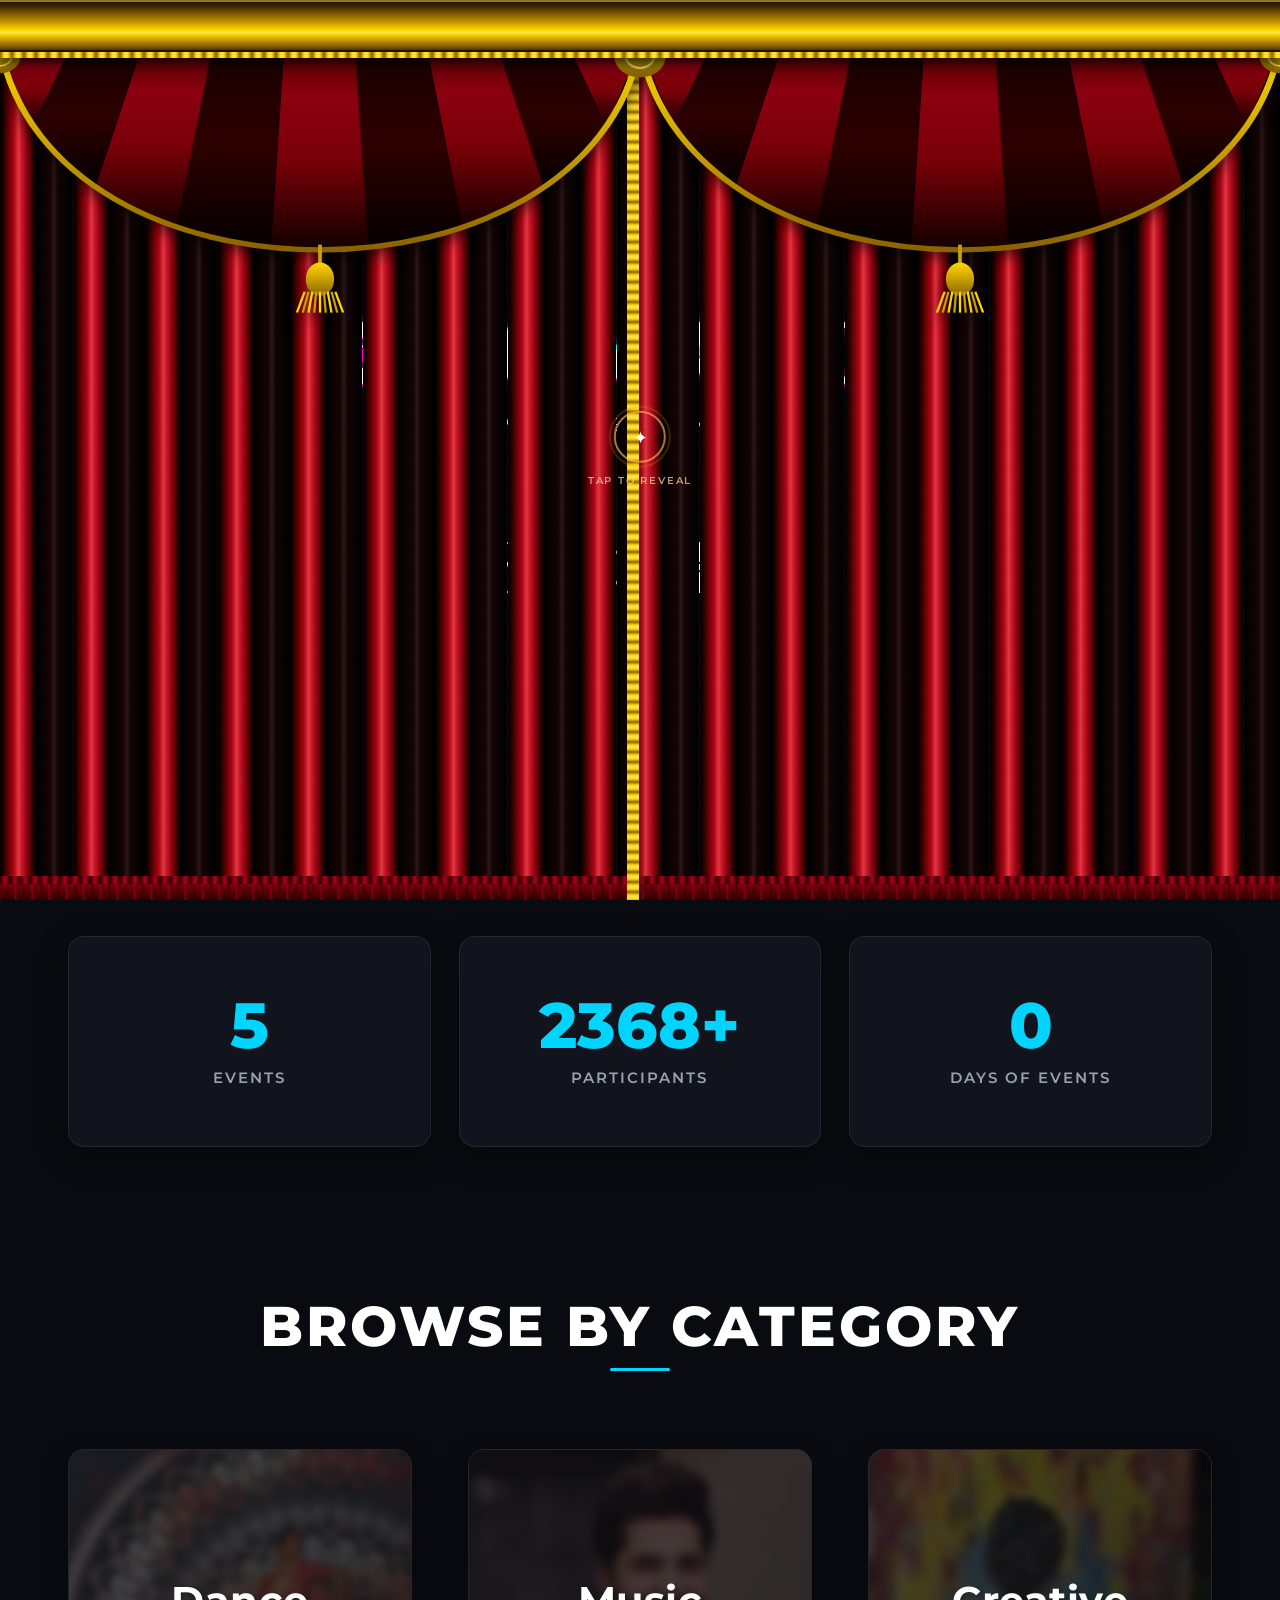
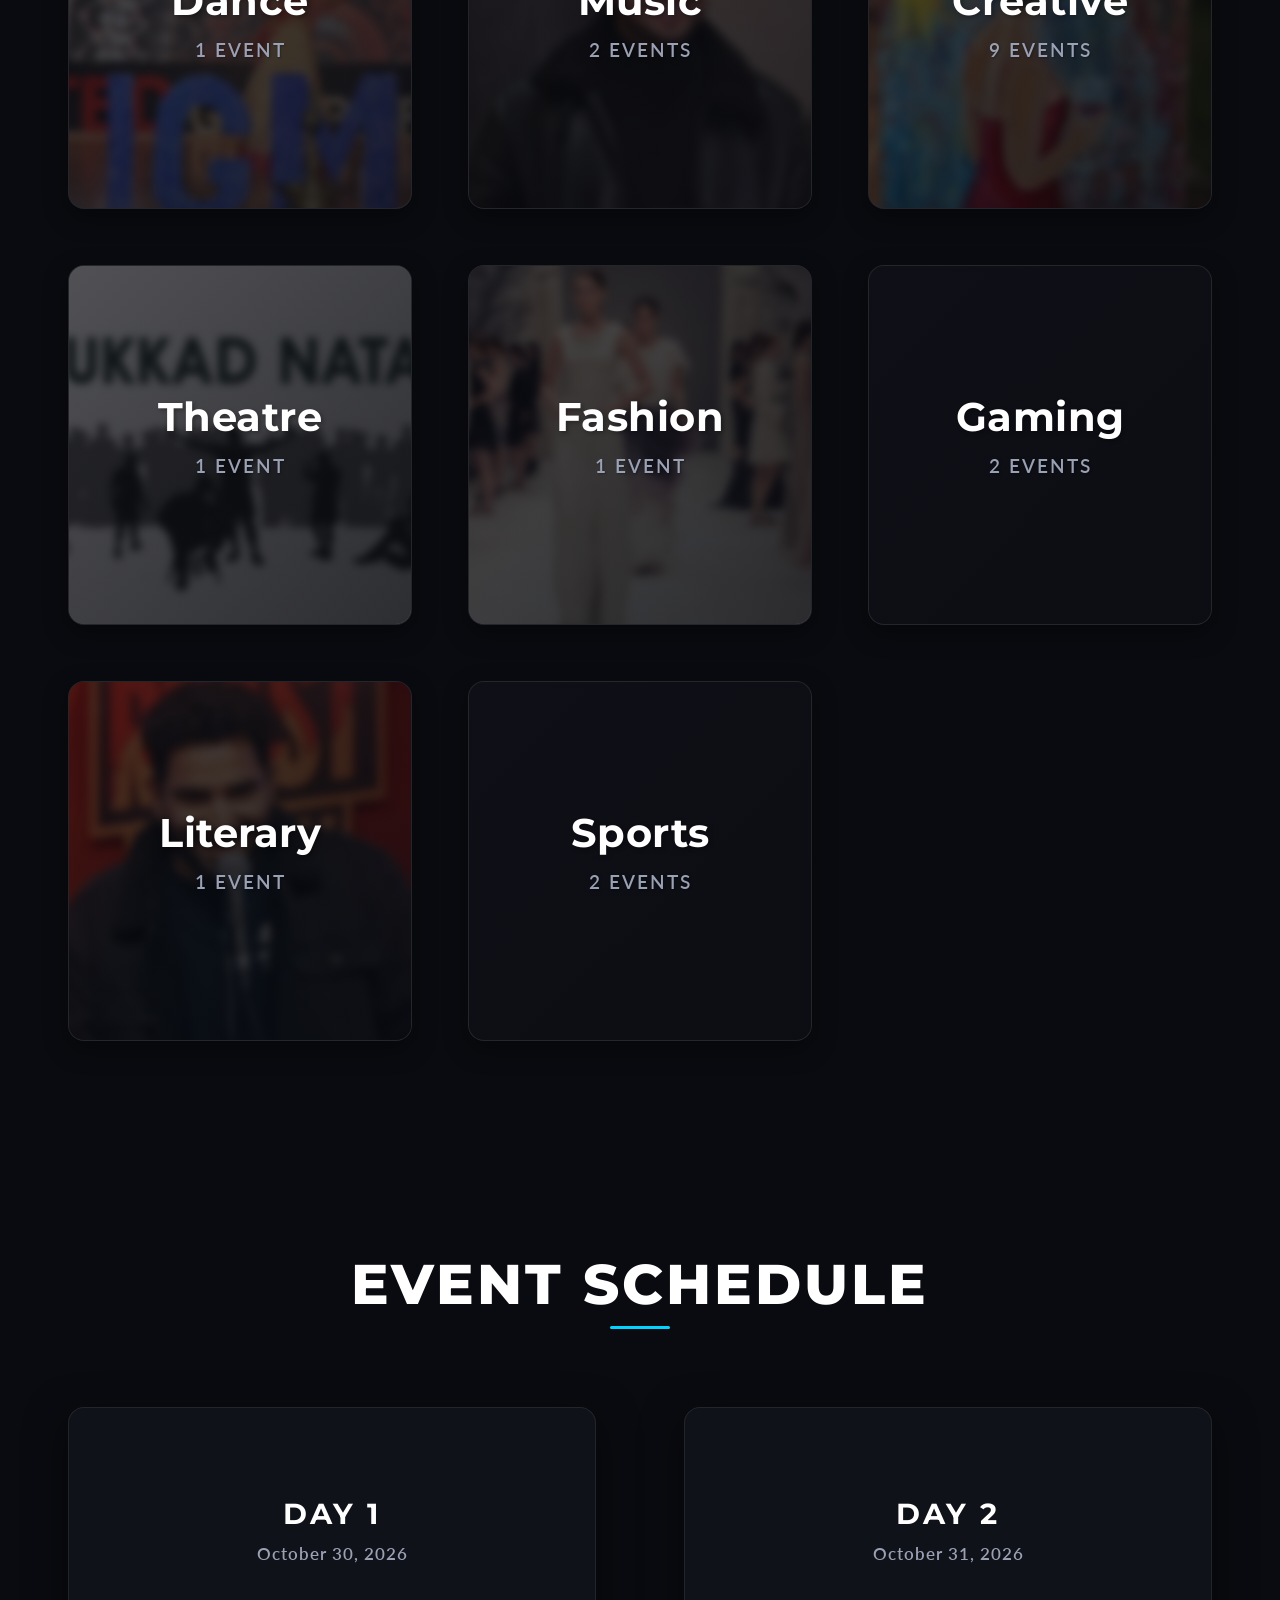
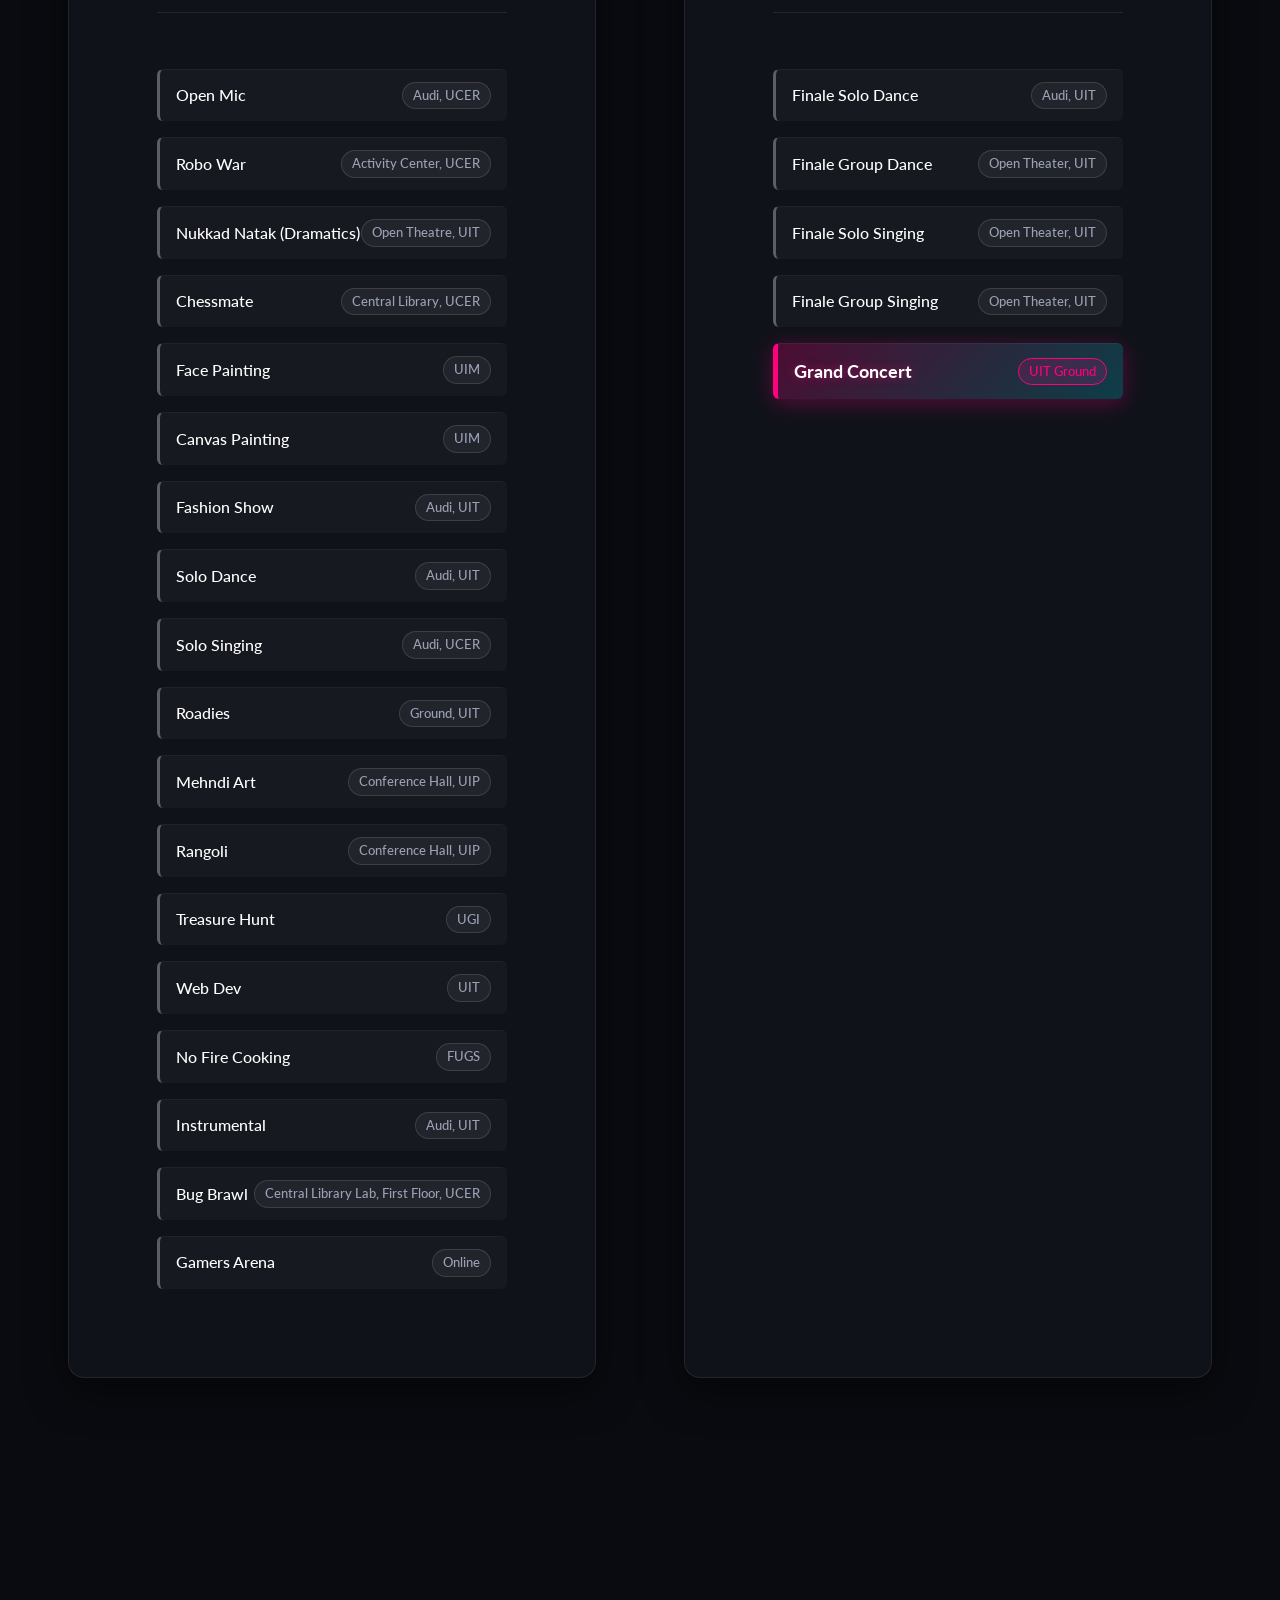
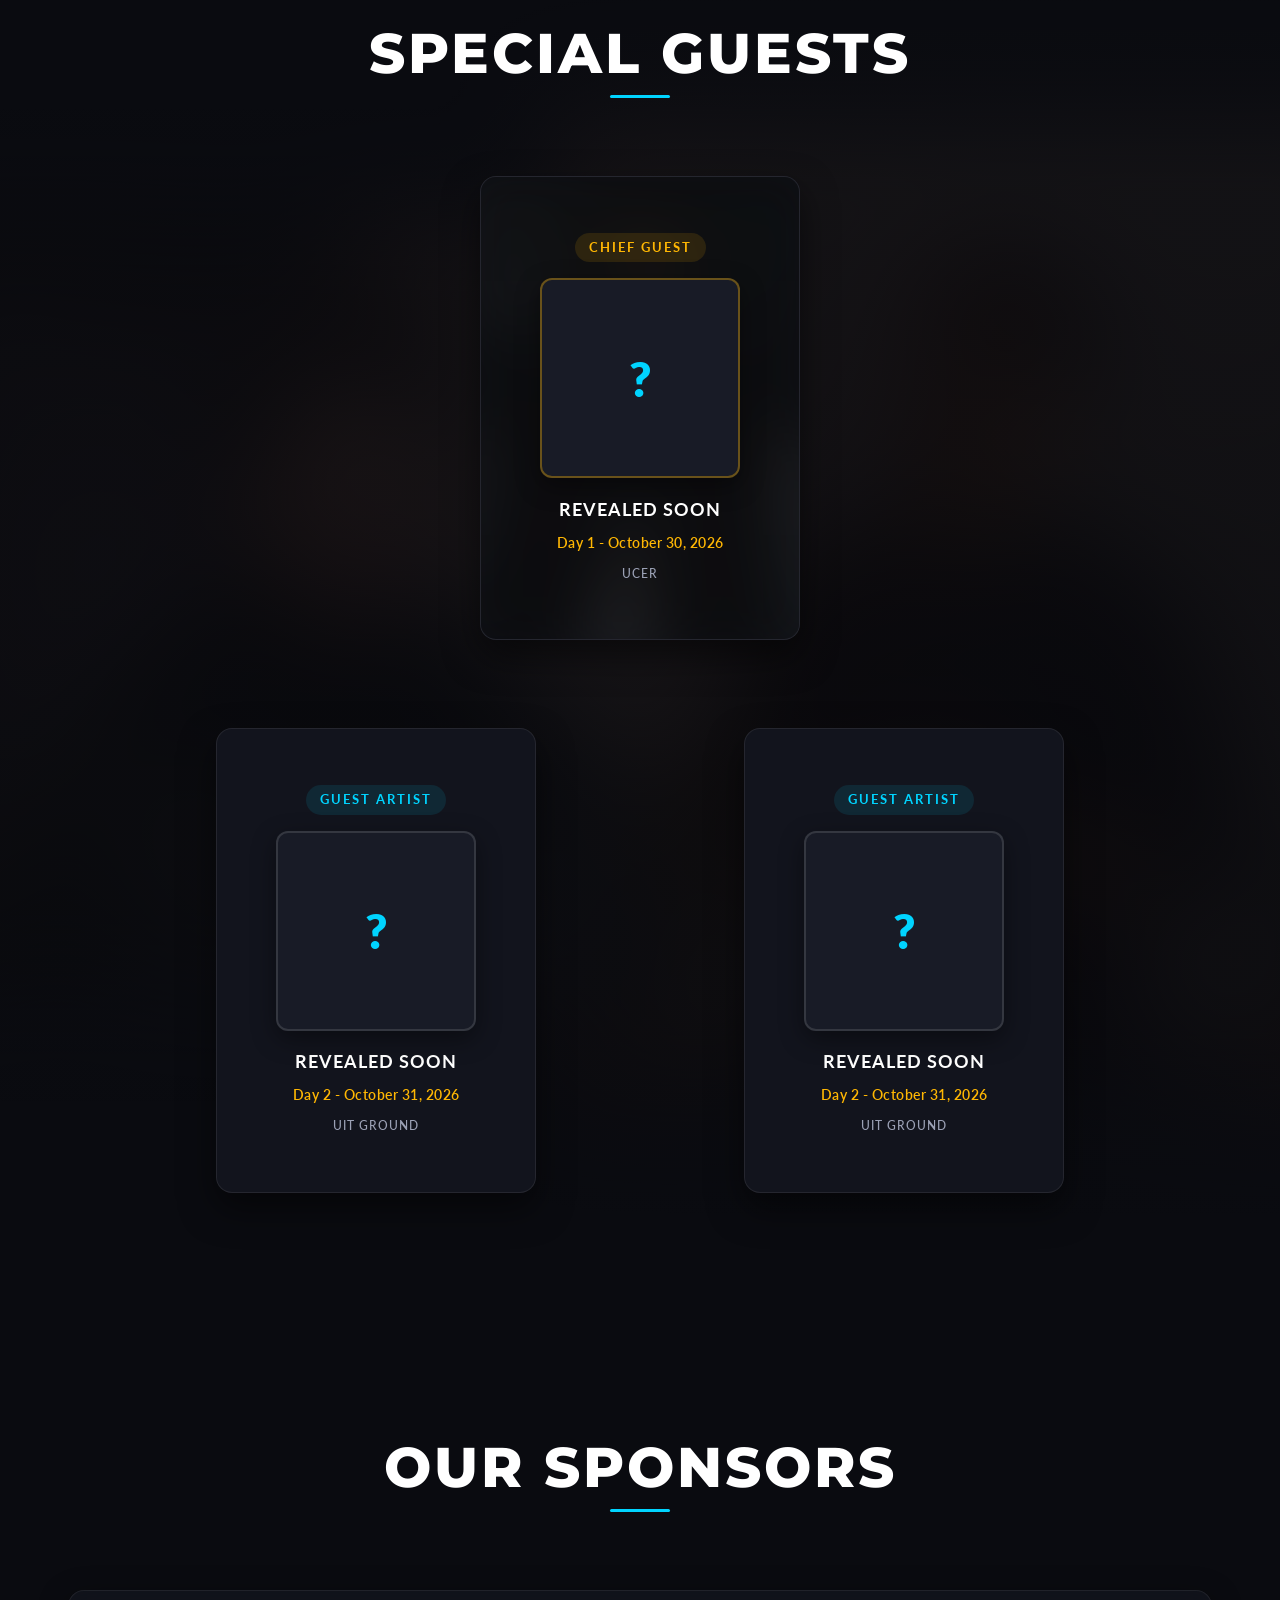
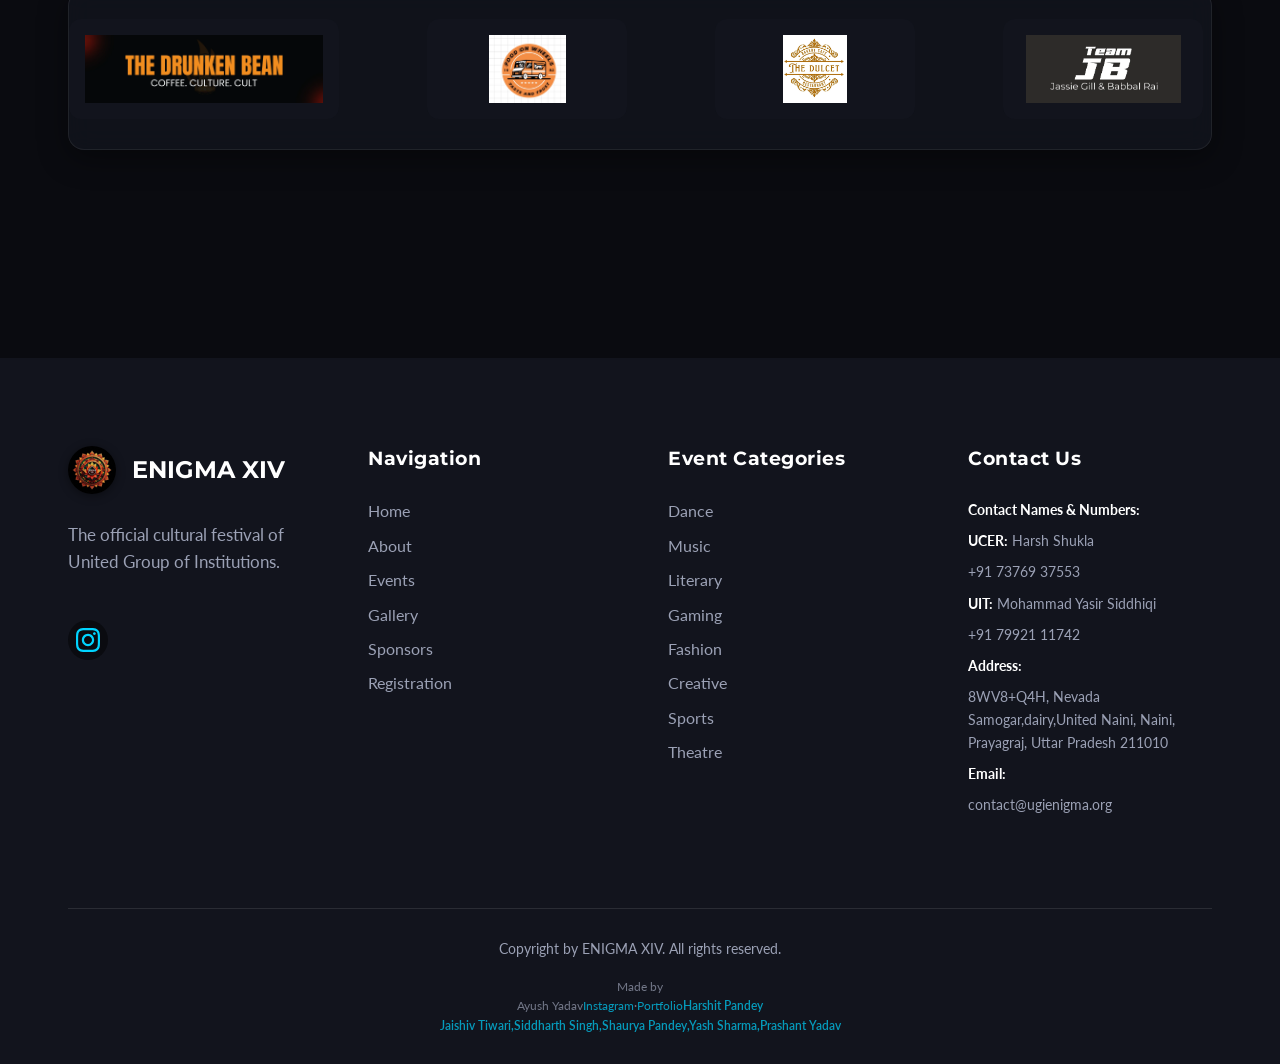
==== commit 9d60e993: "added" ====
--- a/index.html
+++ b/index.html
@@ -54,6 +54,7 @@
     <link rel="stylesheet" href="css/footer.css?v=3" media="all">
     <link rel="stylesheet" href="css/home.css?v=3" media="all">
     <link rel="stylesheet" href="css/animations.css?v=3" media="all">
+    <link rel="stylesheet" href="css/curtain.css" media="all">
 </head>
 <body>
 
@@ -107,7 +108,7 @@
             <div class="hero-content fade-in">
                 <h1 class="hero-title" data-text="ENIGMA XIV">ENIGMA XIV</h1>
                 <p class="hero-tagline">Expect the Unexpected</p>
-                <p class="hero-dates">October 30-31, 2026</p>
+                <p class="hero-dates snap-hidden">October 30-31, 2026</p>
                 <div class="hero-buttons">
                     <a href="events.html" class="btn btn-outline">View Events</a>
                     <a href="registration.html" class="btn btn-primary">Register Now</a>
@@ -574,6 +575,7 @@
     <script src="js/animations.js" defer></script>
     <script src="js/main.js" defer></script>
     <script src="js/version-check.js" defer></script>
+    <script src="js/curtain.js" defer></script>
 </body>
 </html>
 
--- a/css/home.css
+++ b/css/home.css
@@ -15,6 +15,7 @@
     background-color: #0A0B10;
     margin: 0;
     padding: 0;
+    contain: layout paint;
 }
 
 .hero-background {
@@ -22,6 +23,7 @@
     inset: 0;
     z-index: 0;
     overflow: hidden;
+    transform: translateZ(0);
 }
 
 .hero-video {
@@ -33,6 +35,9 @@
     z-index: 1;
     pointer-events: none;
     filter: brightness(0.85) saturate(1.1);
+    transform: translate3d(0, 0, 0);
+    backface-visibility: hidden;
+    will-change: transform;
 }
 
 .hero-overlay {
@@ -74,6 +79,7 @@
     display: inline-block;
     text-shadow: 0 2px 25px rgba(0, 0, 0, 0.9);
     animation: glitch 5s infinite ease-in-out;
+    transform: translateZ(0);
 }
 
 .hero-title::before,
@@ -86,6 +92,8 @@
     height: 100%;
     background: transparent;
     pointer-events: none;
+    transform: translateZ(0);
+    will-change: clip-path, transform;
 }
 
 .hero-title::before {
--- a/css/curtain.css
+++ b/css/curtain.css
@@ -0,0 +1,354 @@
+/* ============================================================
+   CURTAIN — Proscenium · 10% initial gap → 100% full open
+   ============================================================ */
+
+/* ── Overlay — transparent so site shows through the gap ──── */
+#curtain-overlay {
+    position: fixed;
+    inset: 0;
+    z-index: 9999;
+    overflow: hidden;
+    pointer-events: none;
+    background: transparent;
+    transform: translate3d(0, 0, 0);
+    backface-visibility: hidden;
+    contain: layout paint;
+}
+#curtain-overlay.curtain-done { display: none; }
+
+/* ── Thanos Reverse Snap States ── */
+.hero-dates.snap-hidden {
+    opacity: 0 !important;
+    visibility: hidden !important;
+    pointer-events: none !important;
+}
+.hero-dates.snap-revealed {
+    opacity: 1 !important;
+    visibility: visible !important;
+    pointer-events: auto !important;
+    transition: opacity 0.35s ease, transform 0.35s cubic-bezier(0.34, 1.56, 0.64, 1);
+}
+#thanos-snap-canvas {
+    position: fixed;
+    inset: 0;
+    width: 100vw;
+    height: 100vh;
+    z-index: 9998;
+    pointer-events: none;
+}
+
+/* ══════════════════════════════════════════════════════════════
+   PELMET — gold cornice
+══════════════════════════════════════════════════════════════ */
+#c-pelmet {
+    position: absolute;
+    top: 0; left: 0; right: 0;
+    height: 52px;
+    z-index: 30;
+    pointer-events: none;
+    background: linear-gradient(180deg,
+        #1a1000  0%, #3d2800 12%, #7a5200 25%,
+        #b88c00 40%, #e8c000 52%, #ffd700 58%,
+        #ffe566 62%, #ffd700 66%, #c8a000 76%,
+        #8b6200 88%, #3d2800 100%
+    );
+    box-shadow:
+        0 6px 24px rgba(0,0,0,0.9),
+        0 2px 0 rgba(255,220,80,0.5) inset,
+        0 -2px 0 rgba(0,0,0,0.6) inset;
+    transform: translateZ(0);
+}
+#c-pelmet::after {
+    content: '';
+    position: absolute;
+    bottom: -6px; left: 0; right: 0;
+    height: 6px;
+    background: repeating-linear-gradient(
+        90deg,
+        #8b6200 0px, #ffd700 4px, #ffe566 6px, #ffd700 8px, #8b6200 12px
+    );
+    box-shadow: 0 3px 8px rgba(0,0,0,0.6);
+}
+
+/* ══════════════════════════════════════════════════════════════
+   VALANCE
+══════════════════════════════════════════════════════════════ */
+#c-valance {
+    position: absolute;
+    top: 46px; left: 0; right: 0;
+    height: 230px;
+    z-index: 20;
+    pointer-events: none;
+    overflow: visible;
+    transform: translateZ(0);
+    filter: drop-shadow(0 5px 8px rgba(0,0,0,0.65));
+}
+#c-valance svg {
+    width: 100%; height: 230px;
+    display: block; overflow: visible;
+}
+
+/* ══════════════════════════════════════════════════════════════
+   PANELS
+══════════════════════════════════════════════════════════════ */
+.c-panel {
+    position: absolute;
+    top: 0; bottom: 0;
+    pointer-events: all;
+    cursor: pointer;
+    overflow: hidden;
+    will-change: transform;
+    transform: translateZ(0);
+    backface-visibility: hidden;
+    z-index: 10;
+}
+#cp-left  { left: 0;  width: 51%; transform-origin: left center; }
+#cp-right { right: 0; width: 51%; transform-origin: right center; }
+
+/* ── Rod ── */
+.c-rod {
+    position: absolute;
+    top: 0; left: 0; right: 0;
+    height: 52px; z-index: 25;
+    background: transparent;
+}
+.c-ring {
+    position: absolute;
+    top: 34px;
+    width: 14px; height: 14px;
+    border-radius: 50%;
+    transform: translateX(-50%);
+    z-index: 26;
+    background: radial-gradient(circle at 35% 30%,
+        #fff8d0 0%, #ffd700 35%, #8b6200 70%, #3d2800 100%);
+    border: 2px solid #5a3c00;
+    box-shadow: 0 2px 6px rgba(0,0,0,0.7),
+                inset 0 1px 3px rgba(255,255,255,0.3);
+}
+.c-ring::after {
+    content: '';
+    position: absolute;
+    bottom: -8px; left: 50%;
+    transform: translateX(-50%);
+    width: 2px; height: 8px;
+    background: linear-gradient(180deg, #c8a000, #3d2800);
+}
+
+/* ── Folds container ── */
+.c-folds {
+    position: absolute;
+    top: 52px; left: 0; right: 0; bottom: 0;
+    display: flex; overflow: hidden;
+    will-change: transform;
+    transform: translateZ(0);
+    backface-visibility: hidden;
+}
+
+/* ── Fold strips — deep S-curve velvet ── */
+.c-fold {
+    flex: 1; min-width: 0; height: 100%;
+    position: relative;
+    will-change: transform;
+    transform: translateZ(0);
+    backface-visibility: hidden;
+    box-shadow: -1px 0 4px rgba(0,0,0,0.55) inset;
+}
+.c-fold:nth-child(odd) {
+    background: linear-gradient(90deg,
+        #030000  0%, #180000  8%, #5a0000 22%,
+        #a80010 38%, #cc1825 48%, #e02535 52%,
+        #cc1825 58%, #900010 74%, #3d0000 88%, #0a0000 100%
+    );
+}
+.c-fold:nth-child(even) {
+    background: linear-gradient(90deg,
+        #000000 0%, #050000 12%, #0d0000 30%,
+        #130000 48%, #0d0000 62%, #050000 80%, #000000 100%
+    );
+}
+.c-fold::before {
+    content: '';
+    position: absolute; inset: 0;
+    background: repeating-linear-gradient(
+        172deg,
+        transparent 0px, rgba(255,255,255,0.011) 1px,
+        transparent 2px, transparent 6px
+    );
+    pointer-events: none; z-index: 1;
+}
+.c-fold::after {
+    content: '';
+    position: absolute; inset: 0;
+    background: linear-gradient(90deg,
+        transparent 0%,
+        rgba(255,200,200,0.02) 40%, rgba(255,220,220,0.10) 50%,
+        rgba(255,200,200,0.02) 60%, transparent 100%
+    );
+    pointer-events: none; z-index: 2;
+}
+
+/* ── Side fringe on leading edges ── */
+#cp-left  .c-fringe { right: 0; }
+#cp-right .c-fringe { left:  0; }
+.c-fringe {
+    position: absolute; top: 52px; bottom: 0;
+    width: 12px; z-index: 15; pointer-events: none;
+    background: repeating-linear-gradient(
+        180deg,
+        #8b6200 0px, #ffd700 3px, #ffe566 5px, #ffd700 7px, #8b6200 10px
+    );
+    box-shadow: 0 0 8px rgba(0,0,0,0.5);
+}
+
+/* ── Hem ── */
+.c-hem {
+    position: absolute; bottom: 0; left: 0; right: 0;
+    height: 24px; z-index: 14; pointer-events: none; overflow: hidden;
+}
+.c-hem::before {
+    content: '';
+    position: absolute; top: 0; left: 0; right: 0; height: 8px;
+    /* Maroon braid top band */
+    background: repeating-linear-gradient(
+        90deg,
+        #2d0000 0px, #7a0010 3px, #aa0020 5px, #7a0010 7px, #2d0000 10px
+    );
+}
+.c-hem::after {
+    content: '';
+    position: absolute; top: 8px; left: 0; right: 0; bottom: 0;
+    /* Maroon fringe strands */
+    background:
+        repeating-linear-gradient(90deg,
+            #5a0000 0px, transparent 2px, transparent 6px,
+            #3d0000 7px, transparent 9px, transparent 14px,
+            #8b0010 15px, transparent 17px
+        ),
+        linear-gradient(180deg, #7a0010 0%, #2d0000 100%);
+}
+
+/* ══════════════════════════════════════════════════════════════
+   IDLE — gentle sway in the partially-open state
+══════════════════════════════════════════════════════════════ */
+@keyframes folds-sway-left {
+    0%   { transform: translate3d(0, 0, 0)      skewX(0deg); }
+    22%  { transform: translate3d(-2.5px, 0, 0) skewX(-0.22deg); }
+    50%  { transform: translate3d(1.2px, 0, 0)  skewX(0.14deg); }
+    78%  { transform: translate3d(-1px, 0, 0)   skewX(-0.1deg); }
+    100% { transform: translate3d(0, 0, 0)      skewX(0deg); }
+}
+@keyframes folds-sway-right {
+    0%   { transform: translate3d(0, 0, 0)     skewX(0deg); }
+    22%  { transform: translate3d(2.5px, 0, 0) skewX(0.22deg); }
+    50%  { transform: translate3d(-1px, 0, 0)  skewX(-0.14deg); }
+    78%  { transform: translate3d(1px, 0, 0)   skewX(0.1deg); }
+    100% { transform: translate3d(0, 0, 0)     skewX(0deg); }
+}
+@keyframes hem-sway-left {
+    0%,100% { transform: translate3d(0, 0, 0); }
+    28%     { transform: translate3d(-5px, 0, 0); }
+    60%     { transform: translate3d(3px, 0, 0); }
+}
+@keyframes hem-sway-right {
+    0%,100% { transform: translate3d(0, 0, 0); }
+    28%     { transform: translate3d(5px, 0, 0); }
+    60%     { transform: translate3d(-3px, 0, 0); }
+}
+@keyframes valance-sway {
+    0%,100% { transform: translate3d(0, 0, 0); }
+    40%     { transform: translate3d(0, 3px, 0); }
+    70%     { transform: translate3d(0, -2px, 0); }
+}
+@keyframes fold-idle-shimmer {
+    0%,100% { opacity: 0.9; }
+    50%     { opacity: 1; }
+}
+
+/* ══════════════════════════════════════════════════════════════
+   OPENING ANIMATION
+   Keyframes START from scaleX(0.882) — the initial 10% gap.
+   They end at scaleX(0.03) + opacity 0 → fully reveal site.
+══════════════════════════════════════════════════════════════ */
+@keyframes velvet-left {
+    0%   { transform: scaleX(1.00); opacity: 1; }
+    5%   { transform: scaleX(1.04); opacity: 1; }   /* tug inward     */
+    18%  { transform: scaleX(0.85); opacity: 1; }   /* gather begins  */
+    60%  { transform: scaleX(0.12); opacity: 1; }   /* rapid sweep    */
+    80%  { transform: scaleX(0.04); opacity: 1; }   /* overshoot      */
+    90%  { transform: scaleX(0.06); opacity: 0.6; } /* elastic bounce */
+    100% { transform: scaleX(0.03); opacity: 0; }   /* fully open     */
+}
+@keyframes velvet-right {
+    0%   { transform: scaleX(1.00); opacity: 1; }
+    5%   { transform: scaleX(1.04); opacity: 1; }
+    18%  { transform: scaleX(0.85); opacity: 1; }
+    60%  { transform: scaleX(0.12); opacity: 1; }
+    80%  { transform: scaleX(0.04); opacity: 1; }
+    90%  { transform: scaleX(0.06); opacity: 0.6; }
+    100% { transform: scaleX(0.03); opacity: 0; }
+}
+
+/* Sine-wave ripple per fold strip */
+@keyframes fold-sine {
+    0%   { transform: translate3d(0, 0, 0); }
+    20%  { transform: translate3d(0, var(--sa-up, -22px), 0); }
+    40%  { transform: translate3d(0, 0, 0); }
+    60%  { transform: translate3d(0, var(--sa-dn,  18px), 0); }
+    80%  { transform: translate3d(0, 0, 0); }
+    90%  { transform: translate3d(0, var(--sa-d2,  -6px), 0); }
+    100% { transform: translate3d(0, 0, 0); }
+}
+
+/* ══════════════════════════════════════════════════════════════
+   TAP HINT
+══════════════════════════════════════════════════════════════ */
+.curtain-hint {
+    position: absolute;
+    top: 50%; left: 50%;
+    transform: translate(-50%, -50%);
+    display: flex; flex-direction: column;
+    align-items: center; gap: 10px;
+    pointer-events: none; z-index: 18;
+    animation: hint-breathe 2.4s ease-in-out infinite;
+}
+.curtain-hint-ring {
+    width: 52px; height: 52px; border-radius: 50%;
+    border: 2px solid rgba(255,180,100,0.65);
+    display: flex; align-items: center; justify-content: center;
+    position: relative;
+}
+.curtain-hint-ring::after {
+    content: '';
+    position: absolute; inset: -7px; border-radius: 50%;
+    border: 2px solid rgba(255,140,0,0.22);
+    animation: pulse-ring 2s ease-out infinite;
+}
+.curtain-hint-icon { font-size: 18px; line-height: 1; }
+.curtain-hint-text {
+    font-family: 'Montserrat', sans-serif;
+    font-size: 10px; font-weight: 600;
+    letter-spacing: 0.18em; text-transform: uppercase;
+    color: rgba(255,210,150,0.75);
+}
+@keyframes hint-breathe {
+    0%,100% { opacity: 0.9; transform: translate(-50%,-50%) scale(1); }
+    50%     { opacity: 0.4; transform: translate(-50%,-50%) scale(0.9); }
+}
+@keyframes pulse-ring {
+    0%   { transform: scale(1);   opacity: 0.5; }
+    100% { transform: scale(1.9); opacity: 0; }
+}
+#curtain-overlay.curtain-open .curtain-hint {
+    opacity: 0; transition: opacity 0.3s; pointer-events: none;
+}
+
+
+/* ══════════════════════════════════════════════════════════════
+   MOBILE
+══════════════════════════════════════════════════════════════ */
+@media (max-width: 520px) {
+    #cp-left, #cp-right { width: 52%; }
+    #c-valance { height: 140px; }
+    #c-valance svg { height: 140px; }
+}
+
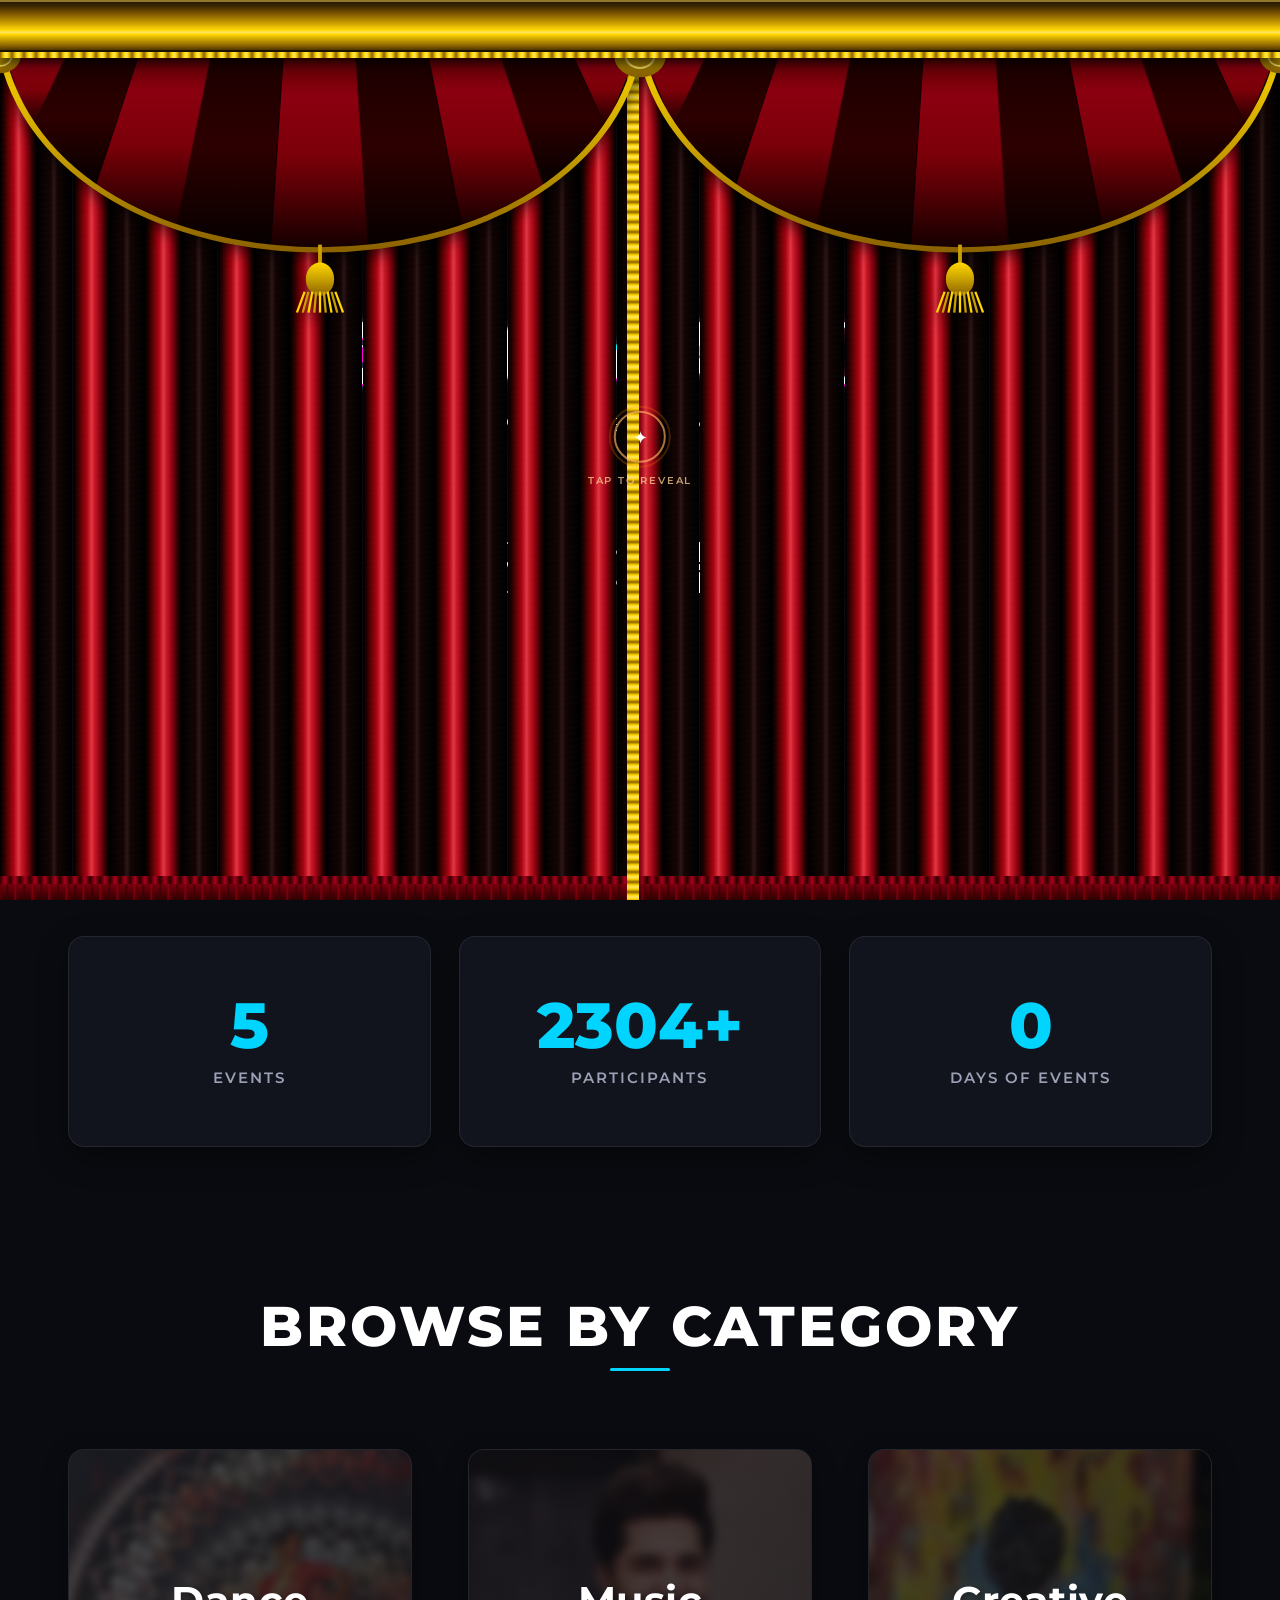
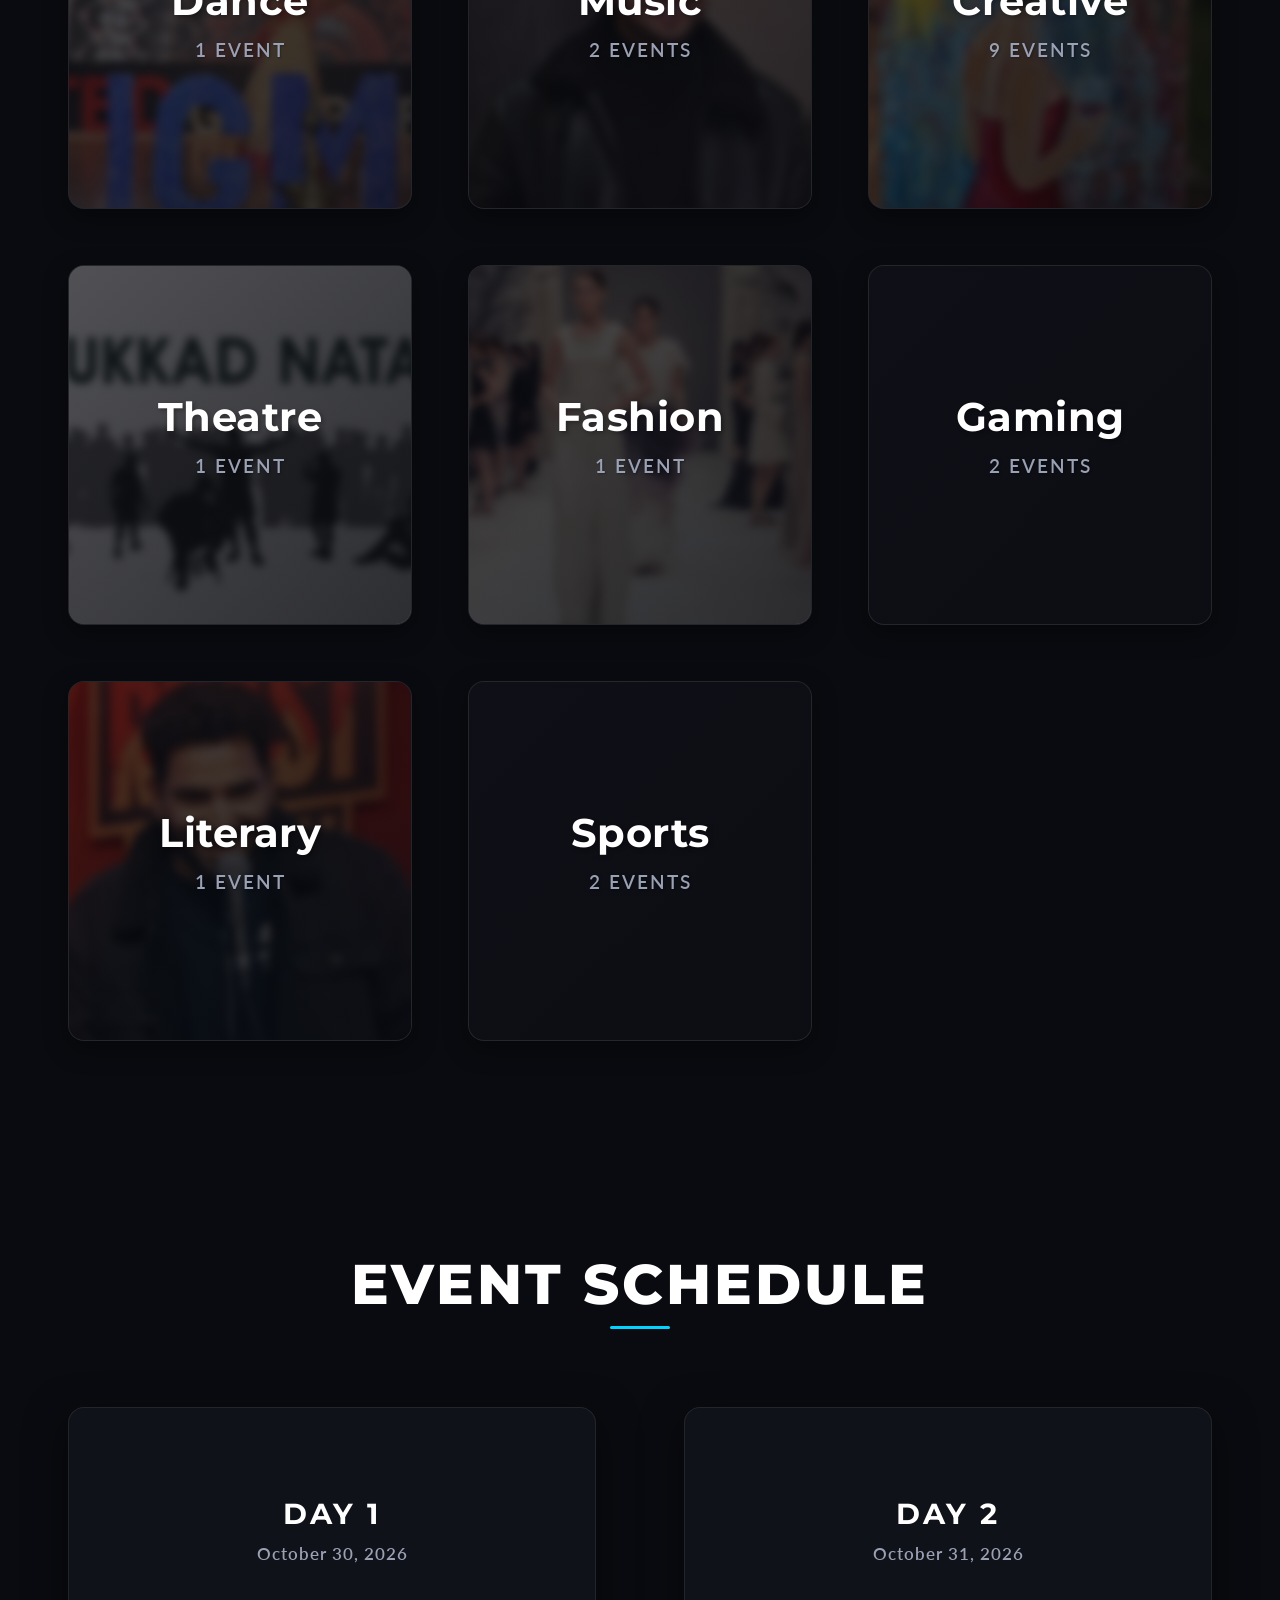
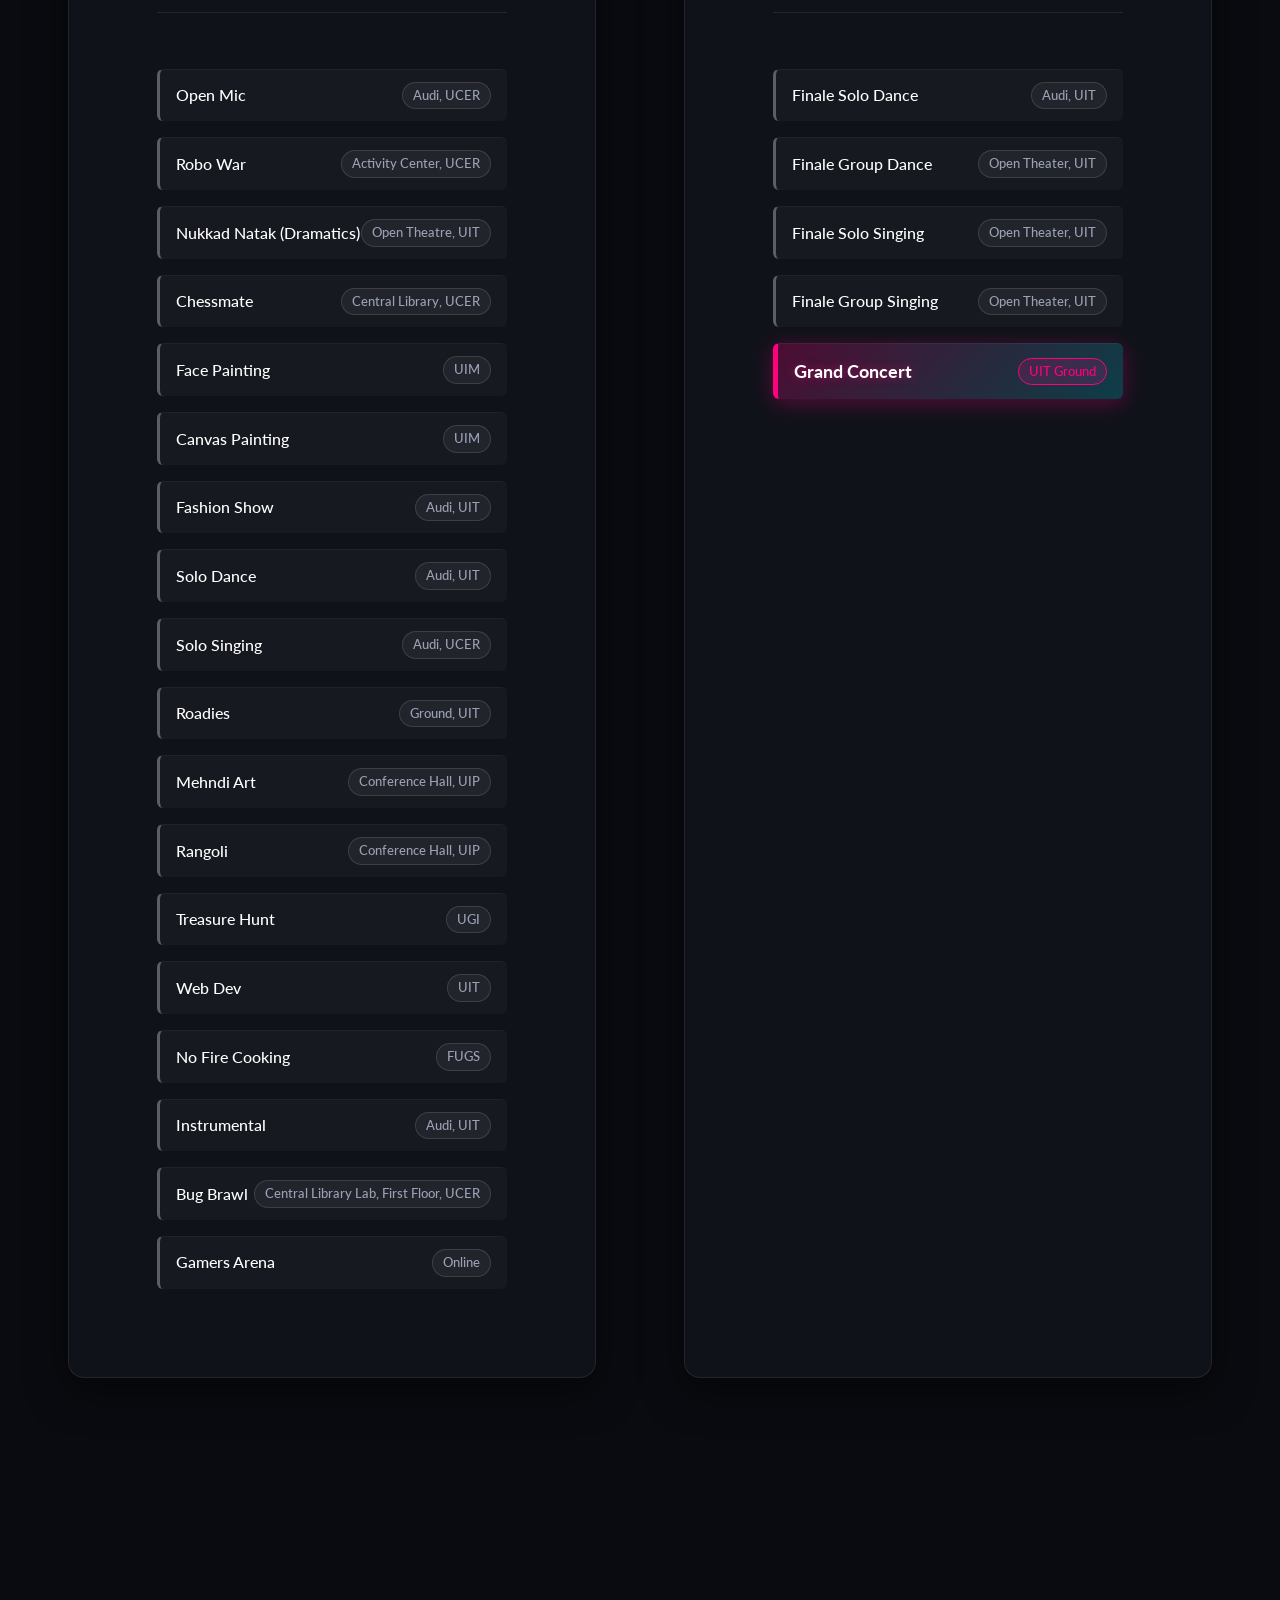
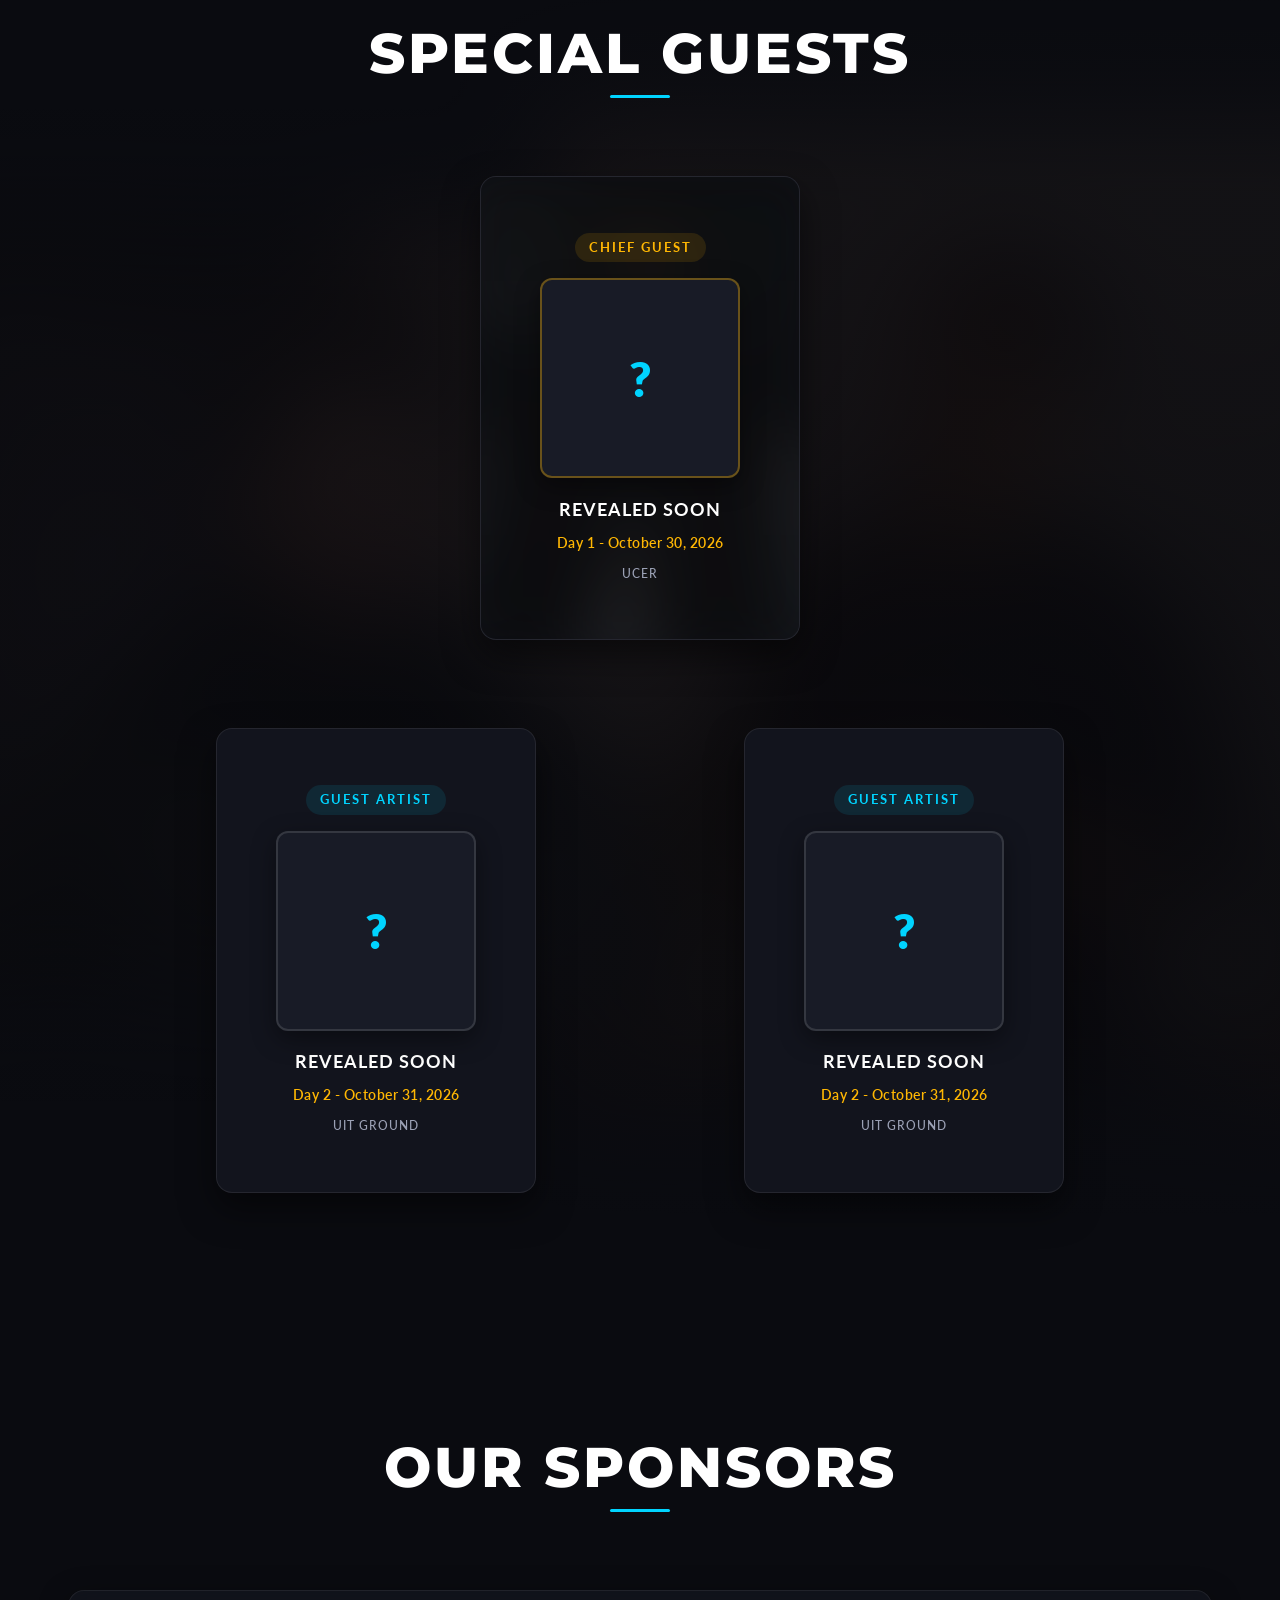
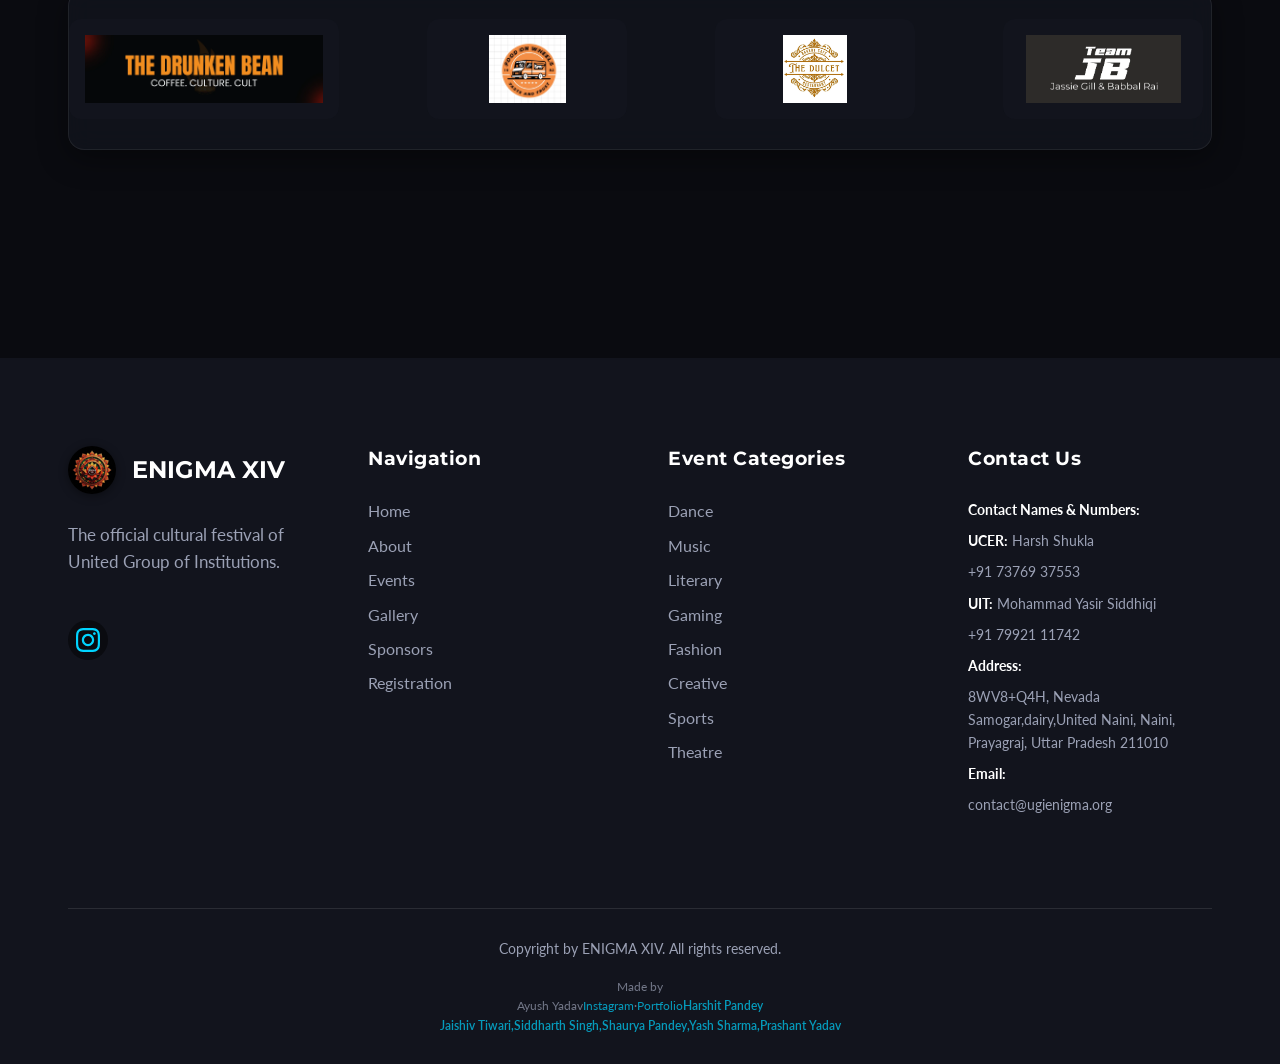
==== commit 2ac60df8: "Added fix" ====
--- a/index.html
+++ b/index.html
@@ -570,6 +570,13 @@
         </div>
     </footer>
 
+    <!-- Audio for Curtain Animation -->
+    <audio id="curtain-audio" preload="auto" playsinline webkit-playsinline style="display:none;">
+        <source src="assets/sounds/curtain_open.mp3" type="audio/mpeg">
+        <source src="assets/curtain_open.mp3" type="audio/mpeg">
+        <source src="assets/24th%20century%20fox_%5Bcut_6sec%5D.mp3" type="audio/mpeg">
+    </audio>
+
     <!-- Scripts - Deferred for better performance -->
     <script src="js/header.js" defer></script>
     <script src="js/animations.js" defer></script>
